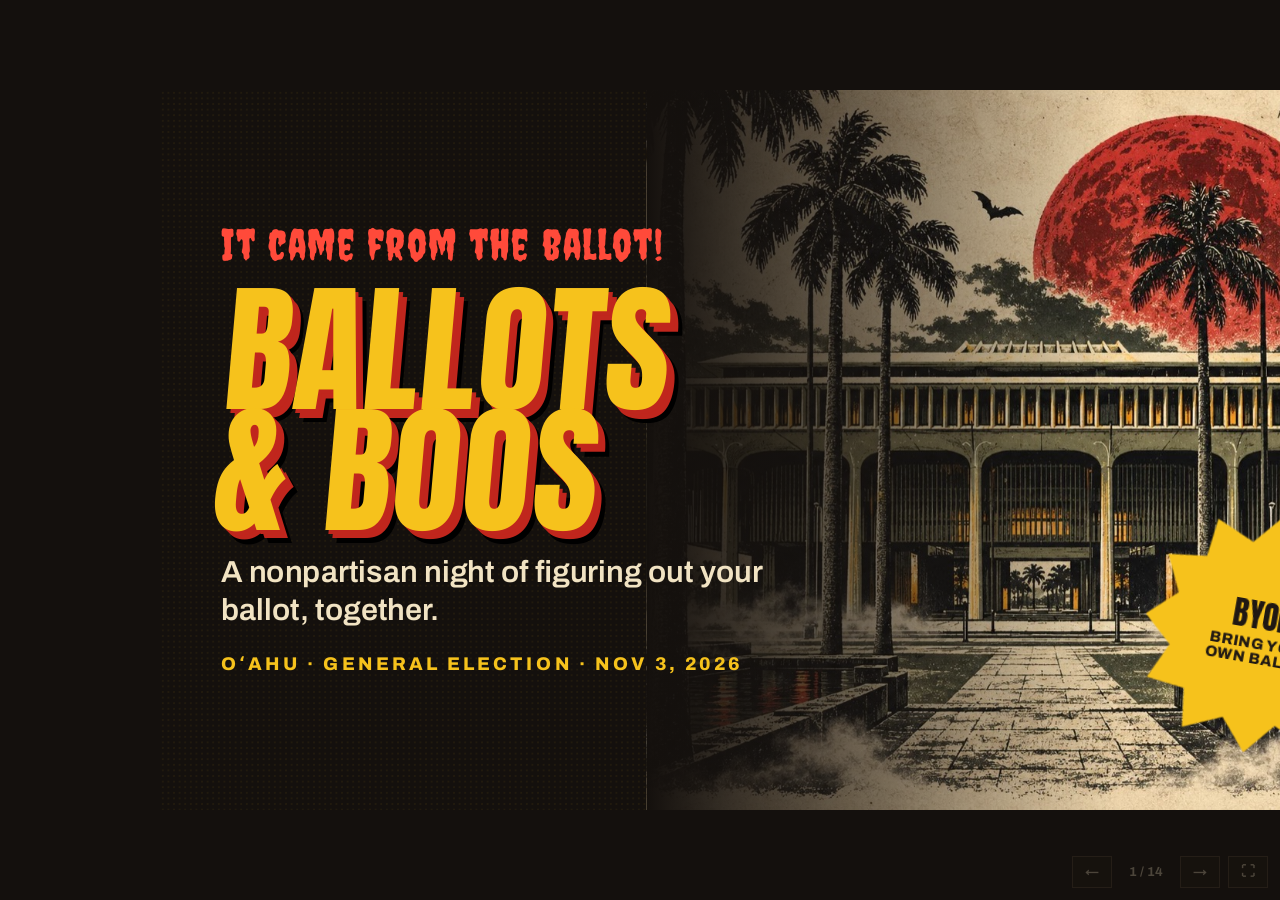
==== docs/index.html @ d063255e "Add party-night kickoff deck, game page and print pack Static site in docs/ for GitHub Pages: 14-sli" ====
<!doctype html>
<html lang="en">
<head>
<meta charset="utf-8">
<meta name="viewport" content="width=device-width, initial-scale=1, viewport-fit=cover">
<title>Ballots &amp; Boos Kickoff</title>
<meta name="description" content="Kickoff slides for Ballots & Boos, a nonpartisan ballot party for Oʻahu voters.">
<link rel="icon" href="data:image/svg+xml,%3Csvg xmlns='http://www.w3.org/2000/svg' viewBox='0 0 64 64'%3E%3Ctext y='52' font-size='52'%3E%F0%9F%91%BB%3C/text%3E%3C/svg%3E">
<link rel="preconnect" href="https://fonts.googleapis.com">
<link rel="preconnect" href="https://fonts.gstatic.com" crossorigin>
<link rel="stylesheet" href="https://fonts.googleapis.com/css2?family=Anton&family=Archivo:wght@400;600;800&family=Creepster&display=swap">
<style>
/* Layout: a 1600×900 B-movie poster stage, scaled to the screen; stacks into a scroll on phones. */
:root{
  --night:#14100d; --ink:#1f1813; --bone:#f1e3c3; --bone-2:#e6d3a9;
  --scream:#f6c21c; --blood:#c0261d; --oxblood:#8c2725;
  --hall:#8c2725; --rule:#5f6a2f; --house:#2f6461; --machine:#a3561f; --lost:#5c4a75;
  --display:"Anton",Impact,"Arial Narrow",sans-serif;
  --shriek:"Creepster","Anton",Impact,fantasy;
  --body-font:"Archivo","Helvetica Neue",Arial,sans-serif;
  --u:1px;
  --xl:calc(var(--u)*176); --h1:calc(var(--u)*100); --h2:calc(var(--u)*54); --h3:calc(var(--u)*38);
  --body:calc(var(--u)*30); --small:calc(var(--u)*23); --pad:calc(var(--u)*76); --gap:calc(var(--u)*28);
  color-scheme:dark;
}
*{box-sizing:border-box}
html,body{height:100%;margin:0}
body{background:var(--night);color:var(--bone);font-family:var(--body-font);overflow:hidden}
h1,h2,h3,p,ul,ol{margin:0}
a{color:inherit}
:focus-visible{outline:3px solid var(--scream);outline-offset:4px}

.viewport{position:fixed;inset:0;display:grid;place-items:center;overflow:hidden}
.stage{width:1600px;height:900px;flex:none;position:relative;transform:scale(var(--s,1));transform-origin:center}
.slide{position:absolute;inset:0;display:none;flex-direction:column;padding:var(--pad);gap:var(--gap);overflow:hidden;font-size:var(--body);line-height:1.35}
.slide.on{display:flex}
.poster{background-color:var(--bone);color:var(--ink);
  background-image:radial-gradient(rgba(60,30,10,.13) 1.2px,transparent 1.6px);background-size:7px 7px}
.dark{background:var(--night);
  background-image:radial-gradient(rgba(246,194,28,.06) 1.2px,transparent 1.6px);background-size:7px 7px}

.eyebrow{font-family:var(--body-font);font-weight:800;font-size:var(--small);letter-spacing:.18em;text-transform:uppercase}
.poster .eyebrow{color:var(--oxblood)}
.dark .eyebrow{color:var(--scream)}
.scream{font-family:var(--display);font-weight:400;text-transform:uppercase;line-height:.92;letter-spacing:.01em;text-wrap:balance;
  font-size:var(--h1);transform:skew(-5deg);transform-origin:left}
.dark .scream{color:var(--scream);text-shadow:.03em .03em 0 var(--blood),.06em .06em 0 var(--blood),.09em .09em 0 #000}
.poster .scream{color:var(--blood);text-shadow:.03em .03em 0 var(--ink),.06em .06em 0 var(--ink)}
.shriek{font-family:var(--shriek);color:var(--blood);font-size:var(--h2);letter-spacing:.03em;line-height:1}
.dark .shriek{color:#ff4a3a}
.lede{font-size:var(--h3);line-height:1.25;max-width:30em;font-weight:600}
.muted{opacity:.78}
.small{font-size:var(--small)}
.row{display:flex;gap:var(--gap)}
.grow{flex:1;min-width:0}
.grid{display:grid;gap:var(--gap)}
.g2{grid-template-columns:repeat(2,minmax(0,1fr))}
.g3{grid-template-columns:repeat(3,minmax(0,1fr))}
.g5{grid-template-columns:repeat(5,minmax(0,1fr))}
.card{border:calc(var(--u)*4) solid currentColor;padding:calc(var(--u)*26);display:flex;flex-direction:column;gap:calc(var(--u)*10);min-width:0}
.poster .card{background:rgba(255,250,236,.65);box-shadow:calc(var(--u)*8) calc(var(--u)*8) 0 var(--ink)}
.dark .card{border-color:var(--bone-2)}
.card h3{font-family:var(--display);font-weight:400;font-size:var(--h3);text-transform:uppercase;line-height:1}
.tag{font-family:var(--body-font);font-weight:800;font-size:var(--small);letter-spacing:.12em;text-transform:uppercase}
.badge{display:inline-block;background:var(--ink);color:var(--scream);font-family:var(--display);font-size:var(--small);letter-spacing:.06em;padding:.15em .5em;text-transform:uppercase}
.dark .badge{background:var(--scream);color:var(--ink)}
.foot{margin-top:auto;display:flex;justify-content:space-between;align-items:flex-end;gap:var(--gap)}
.qr{display:block;width:100%;height:auto;background:#fff}
.qrbox{background:#fff;color:#000;padding:calc(var(--u)*14);display:flex;flex-direction:column;align-items:center;gap:calc(var(--u)*8);flex:none}
.qrbox span{font-family:var(--display);font-size:var(--small);letter-spacing:.06em;text-transform:uppercase;text-align:center}

/* Title */
.title{padding:0;flex-direction:row}
.title .copy{width:52%;padding:var(--pad);display:flex;flex-direction:column;gap:var(--gap);justify-content:center;position:relative;z-index:2}
.title .art{position:absolute;inset:0 0 0 38%;background:url("img/capitol.jpg") center/cover no-repeat}
.title .art::after{content:"";position:absolute;inset:0;background:linear-gradient(90deg,var(--night) 0%,rgba(20,16,13,.55) 30%,rgba(20,16,13,0) 60%)}
.title .scream{font-size:var(--xl);line-height:.86}
.burst{position:absolute;right:calc(var(--u)*70);bottom:calc(var(--u)*70);z-index:3;width:calc(var(--u)*300);aspect-ratio:1;display:flex;flex-direction:column;justify-content:center;align-items:center;text-align:center;
  background:var(--scream);color:var(--ink);font-family:var(--display);font-size:calc(var(--u)*40);line-height:1;text-transform:uppercase;transform:rotate(10deg);
  clip-path:polygon(50% 0,61% 13%,77% 6%,79% 22%,95% 24%,88% 39%,100% 50%,88% 61%,95% 76%,79% 78%,77% 94%,61% 87%,50% 100%,39% 87%,23% 94%,21% 78%,5% 76%,12% 61%,0 50%,12% 39%,5% 24%,21% 22%,23% 6%,39% 13%)}
.burst small{display:block;font-family:var(--body-font);font-weight:800;font-size:calc(var(--u)*19);letter-spacing:.04em;margin-top:.3em}

/* Lists */
.leave{display:grid;grid-template-columns:repeat(3,minmax(0,1fr));gap:var(--gap);counter-reset:n}
.leave li{list-style:none;border-top:calc(var(--u)*8) solid var(--blood);padding-top:calc(var(--u)*18);font-size:var(--h3);font-weight:800;line-height:1.15}
.leave li::before{counter-increment:n;content:counter(n);display:block;font-family:var(--display);font-size:var(--h1);color:var(--blood);line-height:1}
.rules{display:grid;grid-template-columns:repeat(2,minmax(0,1fr));gap:var(--gap)}
.rules li{list-style:none;font-size:var(--h3);font-weight:600;line-height:1.2;padding-left:1.4em;position:relative}
.rules li::before{content:"✕";position:absolute;left:0;color:var(--scream);font-weight:800}
.rules b{color:var(--scream);font-weight:800}

.timeline{display:grid;grid-template-columns:repeat(6,minmax(0,1fr));border-top:calc(var(--u)*6) solid var(--ink)}
.timeline div{padding:calc(var(--u)*22) calc(var(--u)*16) 0 0;display:flex;flex-direction:column;gap:calc(var(--u)*8);position:relative}
.timeline div::before{content:"";position:absolute;top:calc(var(--u)*-17);left:0;width:calc(var(--u)*28);height:calc(var(--u)*28);border-radius:50%;background:var(--blood);border:calc(var(--u)*5) solid var(--ink)}
.timeline time{font-family:var(--display);font-size:var(--h2);line-height:1;color:var(--blood)}
.timeline b{font-weight:800;font-size:var(--body);line-height:1.15}
.timeline span{font-size:var(--small);line-height:1.3}
.timeline .sharp time{color:var(--ink);background:var(--scream);align-self:flex-start;padding:0 .15em}

/* Ballot split */
.split{display:grid;grid-template-columns:1.05fr 1fr;gap:calc(var(--u)*40);flex:1;min-height:0}
.ballot{background:#fffaf0;color:var(--ink);border:calc(var(--u)*4) solid var(--ink);box-shadow:calc(var(--u)*10) calc(var(--u)*10) 0 var(--ink);padding:calc(var(--u)*28);display:flex;flex-direction:column;gap:calc(var(--u)*14)}
.ballot h3{font-family:var(--display);font-weight:400;font-size:var(--h3);text-transform:uppercase;border-bottom:calc(var(--u)*4) solid var(--ink);padding-bottom:calc(var(--u)*8)}
.ballot ul{display:flex;flex-direction:column;gap:calc(var(--u)*10);padding:0}
.ballot li{list-style:none;display:flex;gap:calc(var(--u)*14);align-items:baseline;font-weight:600}
.ballot li::before{content:"";flex:none;width:calc(var(--u)*30);height:calc(var(--u)*20);border:calc(var(--u)*3) solid var(--ink);border-radius:50%;transform:translateY(calc(var(--u)*3))}
.ballot li em{font-style:normal;font-weight:400;opacity:.7}
.ballot.where li::before{border-style:dashed}

/* Offices */
.office .term{font-family:var(--display);color:var(--oxblood);font-size:var(--small);letter-spacing:.08em;text-transform:uppercase}

/* Charter groups */
.cgroup{padding:calc(var(--u)*20)}
.cgroup h3{font-size:calc(var(--u)*31)}
.cgroup ol{padding:0;display:flex;flex-direction:column;gap:calc(var(--u)*7)}
.cgroup li{list-style:none;font-size:var(--small);line-height:1.2;display:flex;gap:calc(var(--u)*10)}
.cgroup li b{font-family:var(--display);font-weight:400;min-width:1.4em;color:var(--oxblood)}
.cgroup .st{margin-top:auto;padding-top:calc(var(--u)*10);border-top:calc(var(--u)*3) dotted currentColor}

/* Stations */
.station{border-width:0;border-top:calc(var(--u)*14) solid var(--c);background:rgba(255,255,255,.04)}
.dark .station{border-top-color:var(--c)}
.station h3{color:var(--bone)}
.station .tag{color:var(--c);filter:brightness(1.7)}
.station .task{margin-top:auto;padding-top:calc(var(--u)*12);border-top:calc(var(--u)*2) solid rgba(241,227,195,.25);font-size:var(--small)}
.station .task b{color:var(--scream)}
.ghost-strip{display:flex;gap:var(--gap);align-items:center;border:calc(var(--u)*4) dashed var(--bone-2);padding:calc(var(--u)*18) calc(var(--u)*26)}
.ghost-strip h3{font-family:var(--display);font-weight:400;font-size:var(--h3);text-transform:uppercase;color:var(--scream);flex:none}

/* Steps */
.steps{display:grid;grid-template-columns:repeat(4,minmax(0,1fr));gap:var(--gap);counter-reset:s}
.steps li{list-style:none;display:flex;flex-direction:column;gap:calc(var(--u)*10)}
.steps li::before{counter-increment:s;content:counter(s);font-family:var(--display);font-size:calc(var(--u)*120);line-height:.9;color:var(--scream);text-shadow:.04em .04em 0 var(--blood)}
.steps b{font-size:var(--h3);line-height:1.1;font-weight:800}

/* Dates */
.dates{display:grid;grid-template-columns:repeat(4,minmax(0,1fr));gap:var(--gap)}
.date{border-left:calc(var(--u)*8) solid var(--ink);padding-left:calc(var(--u)*20);display:flex;flex-direction:column;gap:calc(var(--u)*6)}
.date time{font-family:var(--display);font-size:var(--h2);line-height:1;text-transform:uppercase}
.date.final{border-color:var(--blood)}
.date.final time{color:var(--blood)}
.date b{font-weight:800}
.warn{background:var(--ink);color:var(--scream);font-weight:800;padding:calc(var(--u)*16) calc(var(--u)*24);font-size:var(--h3);line-height:1.15}

/* Lobby */
.lobby{flex-direction:row;align-items:stretch;gap:calc(var(--u)*56)}
.lobby .qrbox{width:calc(var(--u)*520);padding:calc(var(--u)*24);justify-content:center}
.lobby .qrbox span{font-size:var(--h3)}
.lobby .scream{font-size:calc(var(--u)*120)}
.clock{display:flex;align-items:baseline;gap:calc(var(--u)*28);flex-wrap:wrap}
.clock .round{font-family:var(--display);font-size:var(--h2);text-transform:uppercase;color:var(--bone)}
.clock .time{font-family:var(--display);font-size:calc(var(--u)*150);line-height:.9;color:var(--scream);font-variant-numeric:tabular-nums;text-shadow:.03em .03em 0 var(--blood)}
.clock.done .time{color:#ff4a3a;animation:blink 1s steps(2) infinite}
@keyframes blink{50%{opacity:.35}}
.chips{display:flex;flex-wrap:wrap;gap:calc(var(--u)*12)}
.chip{border-left:calc(var(--u)*12) solid var(--c);background:rgba(255,255,255,.06);padding:calc(var(--u)*8) calc(var(--u)*16);font-weight:800;font-size:var(--small)}
.ctrl{display:flex;gap:calc(var(--u)*10)}
.ctrl button{font:800 var(--small)/1 var(--body-font);background:transparent;color:var(--bone);border:calc(var(--u)*2) solid rgba(241,227,195,.4);padding:calc(var(--u)*10) calc(var(--u)*16);cursor:pointer}
.ctrl button:hover{border-color:var(--scream);color:var(--scream)}
.regroup-list{display:none;padding:0;gap:calc(var(--u)*12);flex-direction:column}
.regroup-list li{list-style:none;font-size:var(--h3);font-weight:800;line-height:1.15}
.lobby.is-regroup .regroup-list{display:flex}
.lobby.is-regroup .chips{display:none}

/* Nav */
.nav{position:fixed;right:max(12px,env(safe-area-inset-right,0px));bottom:max(12px,env(safe-area-inset-bottom,0px));display:flex;gap:8px;align-items:center;z-index:5;opacity:.25;transition:opacity .2s}
.nav:hover,.nav:focus-within{opacity:1}
.nav button{font:700 14px/1 var(--body-font);background:var(--ink);color:var(--bone);border:1px solid #5a4a3a;padding:8px 12px;cursor:pointer}
.nav output{font:700 13px/1 var(--body-font);color:var(--bone);min-width:4em;text-align:center}

/* Phones: stack every slide as a scrolling poster. */
@media (max-width:760px){
  body{overflow:auto}
  :root{--u:.46px;--pad:22px}
  .viewport{position:static;display:block}
  .stage{width:auto;height:auto;transform:none}
  .slide{position:relative;display:flex;min-height:0;padding:28px max(16px,env(safe-area-inset-right,0px)) 28px max(16px,env(safe-area-inset-left,0px));gap:16px}
  .title{flex-direction:column;padding:0}
  .title .copy{width:100%;padding:28px 16px 200px}
  .title .art{inset:auto 0 0 0;height:240px}
  .title .art::after{background:linear-gradient(180deg,var(--night) 0%,rgba(20,16,13,0) 60%)}
  .burst{right:16px;bottom:16px;width:130px}
  .g2,.g3,.g5,.leave,.rules,.steps,.dates,.split{grid-template-columns:minmax(0,1fr)}
  .timeline{grid-template-columns:repeat(2,minmax(0,1fr));row-gap:22px}
  .lobby{flex-direction:column}
  .lobby .qrbox{width:min(100%,280px)}
  .row,.foot,.ghost-strip{flex-wrap:wrap}
  .qrbox{max-width:180px}
  .nav,.ctrl{display:none}
}
@media (prefers-reduced-motion:reduce){.clock.done .time{animation:none}}
</style>
</head>
<body>
<main class="viewport">
<div class="stage" id="stage">

<!-- 1 · Title -->
<section class="slide dark title on" aria-label="Title">
  <div class="art" role="img" aria-label="Haunted screenprint of the Hawaiʻi State Capitol under a red moon"></div>
  <div class="copy">
    <p class="shriek">It came from the ballot!</p>
    <h1 class="scream">Ballots<br>&amp; Boos</h1>
    <p class="lede">A nonpartisan night of figuring out your ballot, together.</p>
    <p class="eyebrow">Oʻahu · General Election · Nov 3, 2026</p>
  </div>
  <div class="burst">BYOB!<small>Bring Your<br>Own Ballot</small></div>
</section>

<!-- 2 · Goal -->
<section class="slide poster" aria-label="Tonight's goal">
  <p class="eyebrow">Tonight's goal</p>
  <h2 class="scream">Get started.<br>Not finished.</h2>
  <p class="lede">Nobody has to fill in every bubble tonight. You should leave with three things:</p>
  <ol class="leave" style="margin-top:auto">
    <li>What's actually on your ballot</li>
    <li>Where to research what's left</li>
    <li>The day you'll turn it in</li>
  </ol>
</section>

<!-- 3 · House rules -->
<section class="slide dark" aria-label="House rules">
  <p class="eyebrow">House rules</p>
  <h2 class="scream">No one tells anyone<br>how to vote.</h2>
  <ul class="rules" style="margin-top:auto">
    <li><b>Disagree kindly.</b> We're here to understand, not to win.</li>
    <li><b>“I don't know”</b> is a great answer. Post it on the Ghost Wall.</li>
    <li><b>Your picks are yours.</b> Share them only if you want to.</li>
    <li><b>Show your source.</b> “I read it on…” beats “I heard…”</li>
  </ul>
</section>

<!-- 4 · Run of show -->
<section class="slide poster" aria-label="Tonight's schedule">
  <p class="eyebrow">Tonight</p>
  <h2 class="scream">The night's<br>itinerary</h2>
  <div class="timeline" style="margin-top:auto">
    <div class="sharp"><time>6:30</time><b>Kickoff</b><span>You're watching it</span></div>
    <div><time>6:45</time><b>Round 1</b><span>Pick a station · 20 min</span></div>
    <div><time>7:05</time><b>Round 2</b><span>Pick another</span></div>
    <div><time>7:25</time><b>Round 3</b><span>Last call for souls</span></div>
    <div><time>7:45</time><b>Regroup</b><span>Ghost Wall, your plan, raffle</span></div>
    <div><time>8:00</time><b>Costume vote</b><span>Ranked choice! Then hang out</span></div>
  </div>
</section>

<!-- 5 · What's on the ballot -->
<section class="slide dark" aria-label="What's on your ballot">
  <p class="eyebrow">What's on your ballot</p>
  <h2 class="scream" style="font-size:var(--h2)">It's long. Flip every card over.</h2>
  <div class="split">
    <div class="ballot">
      <h3>Same for everyone on Oʻahu</h3>
      <ul>
        <li>Governor &amp; Lt. Governor</li>
        <li>OHA Trustees <em>· every seat is a statewide vote</em></li>
        <li>2 State Constitutional Amendments</li>
        <li>20 Honolulu Charter Questions</li>
      </ul>
    </div>
    <div class="ballot where">
      <h3>Depends on your address</h3>
      <ul>
        <li>U.S. House <em>· CD1 or CD2</em></li>
        <li>State Senate <em>· if your district is up</em></li>
        <li>State House <em>· if your race is contested</em></li>
        <li>City Council <em>· only Districts 4 &amp; 6</em></li>
      </ul>
    </div>
  </div>
</section>

<!-- 6 · Offices -->
<section class="slide poster" aria-label="What each office does">
  <p class="eyebrow">The people part</p>
  <h2 class="scream" style="font-size:var(--h2)">Who's haunting the ballot</h2>
  <div class="grid g3" style="flex:1">
    <div class="card office"><span class="term">4-year term</span><h3>Governor &amp; Lt. Gov</h3><p class="small">Run state government: agencies, the budget, emergencies. Elected as a pair.</p></div>
    <div class="card office"><span class="term">2-year term</span><h3>U.S. Representative</h3><p class="small">Votes on federal laws in D.C. CD1 is urban Honolulu. CD2 is the rest of Oʻahu and the neighbor islands.</p></div>
    <div class="card office"><span class="term">Statewide vote</span><h3>OHA Trustees</h3><p class="small">Set policy and budget for the Office of Hawaiian Affairs. Every voter votes in every OHA race.</p></div>
    <div class="card office"><span class="term">4-year term</span><h3>State Senator</h3><p class="small">Writes state laws on housing, schools and taxes. Confirms judges.</p></div>
    <div class="card office"><span class="term">2-year term</span><h3>State Representative</h3><p class="small">Writes state laws for a smaller district than a senator.</p></div>
    <div class="card office"><span class="term">4-year term</span><h3>City Council</h3><p class="small">Honolulu's laws and budget: zoning, roads, parks, property tax rates.</p></div>
  </div>
</section>

<!-- 7 · State amendments -->
<section class="slide dark" aria-label="State constitutional amendments">
  <p class="eyebrow">State Constitutional Amendments · same statewide</p>
  <h2 class="scream" style="font-size:var(--h2)">Two Yes/No questions*</h2>
  <div class="grid g2" style="flex:1">
    <div class="card"><span class="tag" style="color:var(--scream)">Question 1</span><h3>More time to confirm judges</h3><p>Gives the State Senate <b>60 days instead of 30</b> to approve or reject a judge appointed between April 1 and Dec 31.</p></div>
    <div class="card"><span class="tag" style="color:var(--scream)">Question 2</span><h3>RISE infrastructure bonds</h3><p>Lets counties borrow for <b>sewer, water and drainage</b> in designated districts, repaid by future property-tax growth there. Not counted against county debt limits.</p></div>
  </div>
  <p class="warn">⚠ On these two, leaving it blank counts the same as a NO.</p>
  <p class="small muted">* One-line summaries can be a little biased. Always review the exact ballot wording.</p>
</section>

<!-- 8 · Charter -->
<section class="slide poster" aria-label="Twenty charter questions">
  <p class="eyebrow">Honolulu Charter Questions · same for all of Oʻahu</p>
  <h2 class="scream" style="font-size:var(--h2)">20 questions, 5 piles*</h2>
  <div class="grid g5" style="flex:1">
    <div class="card cgroup"><h3>People &amp; culture</h3><ol>
      <li><b>2</b>New Charter preamble</li><li><b>3</b>Office of ʻŌiwi Resources</li><li><b>4</b>LGBTQIA+ Commission</li><li><b>16</b>Green card holders on boards</li></ol>
      <p class="st tag">City Machine</p></div>
    <div class="card cgroup"><h3>Elections &amp; rights</h3><ol>
      <li><b>5</b>Ranked-choice voting</li><li><b>6</b>HPD &amp; immigration</li><li><b>20</b>Ban after impeachment</li></ol>
      <p class="st tag">The Rulebook</p></div>
    <div class="card cgroup"><h3>Housing</h3><ol>
      <li><b>7</b>Housing as city policy</li><li><b>8</b>Affordable Housing Fund</li><li><b>9</b>Property hearings</li><li><b>10</b>10-year housing plan</li></ol>
      <p class="st tag">House &amp; Land</p></div>
    <div class="card cgroup"><h3>Food, land &amp; funds</h3><ol>
      <li><b>1</b>Food Security Fund</li><li><b>11</b>Grants to nonprofits</li><li><b>12</b>Outside funding</li><li><b>13</b>Historic preservation</li><li><b>14</b>Land upkeep cap</li></ol>
      <p class="st tag">House &amp; Land</p></div>
    <div class="card cgroup"><h3>How the city runs</h3><ol>
      <li><b>15</b>Office of Data &amp; Innovation</li><li><b>17</b>Quorum rules</li><li><b>18</b>HR First Deputy</li><li><b>19</b>Charter Commission support</li></ol>
      <p class="st tag">City Machine</p></div>
  </div>
  <p class="small">* One-line summaries can be a little biased. Always review the exact ballot wording.</p>
</section>

<!-- 9 · Ranked choice -->
<section class="slide dark" aria-label="About ranked choice">
  <p class="eyebrow">Heard “ranked choice”?</p>
  <h2 class="scream">You're not ranking<br>anyone this year.</h2>
  <div class="row" style="margin-top:auto;align-items:flex-end">
    <p class="lede grow"><b style="color:var(--scream)">Charter Question 5</b> asks if Honolulu should switch to ranking up to five candidates for Mayor, Council and Prosecutor. It would start in 2032 at the earliest, and only if the Legislature approves.</p>
    <div class="card" style="max-width:calc(var(--u)*470);flex:none"><h3 style="color:var(--scream)">Try it tonight</h3><p class="small">The 8:00 costume vote is ranked choice. Rank your top 3 on a post-it and watch the count.</p></div>
  </div>
</section>

<!-- 10 · Research method -->
<section class="slide dark" aria-label="How to research one item">
  <p class="eyebrow">The 10-minute séance</p>
  <h2 class="scream" style="font-size:var(--h2)">How to research one item</h2>
  <ol class="steps" style="flex:1;align-content:center">
    <li><b>Read the exact ballot wording</b><span class="small muted">Not the headline. The words you'll actually vote on.</span></li>
    <li><b>Read one neutral explainer</b><span class="small muted">Office of Elections, the Charter booklet or HPR.</span></li>
    <li><b>Hear both sides</b><span class="small muted">One supporter and one opponent. Why does each care?</span></li>
    <li><b>Ask what changes</b><span class="small muted">If Yes wins, what's different? If No wins? Decide, or add it to your list.</span></li>
  </ol>
</section>

<!-- 11 · Stations -->
<section class="slide dark" aria-label="The stations">
  <p class="eyebrow">The stations · go wherever you're curious</p>
  <div class="grid g5" style="flex:1">
    <div class="card station" style="--c:var(--hall)"><span class="tag">Research</span><h3>Candidate Hall</h3><p class="small">Governor, U.S. House, OHA and your district races.</p><p class="task"><b>Soul:</b> name your State House district and one thing each candidate in a race said.</p></div>
    <div class="card station" style="--c:var(--rule)"><span class="tag">Discussion</span><h3>The Rulebook</h3><p class="small">State amendments 1–2 and charter questions 5, 6, 20.</p><p class="task"><b>Soul:</b> explain one question to someone in a single sentence.</p></div>
    <div class="card station" style="--c:var(--house)"><span class="tag">Research + talk</span><h3>House &amp; Land</h3><p class="small">Charter questions 1 and 7–14: housing, food, land funds.</p><p class="task"><b>Soul:</b> find one dollar or % figure in a question.</p></div>
    <div class="card station" style="--c:var(--machine)"><span class="tag">Speed round</span><h3>City Machine</h3><p class="small">Charter questions 2–4 and 15–19. Mostly quick ones.</p><p class="task"><b>Soul:</b> sort all 8 into “housekeeping” or “big change.”</p></div>
    <div class="card station" style="--c:var(--lost)"><span class="tag">Self-serve</span><h3>Lost Souls Desk</h3><p class="small">Registered? Ballot arrived? Where's the drop box?</p><p class="task"><b>Soul:</b> write your return plan on your worksheet.</p></div>
  </div>
  <div class="ghost-strip"><h3>👻 Ghost Wall</h3><p class="small">Stuck? Write the question on a post-it and stick it on the whiteboard. <b style="color:var(--scream)">Bonus soul:</b> answer someone else's, with a source.</p></div>
</section>

<!-- 12 · Game -->
<section class="slide poster" aria-label="How the game works">
  <p class="eyebrow">The game</p>
  <h2 class="scream">Collect souls</h2>
  <div class="row" style="flex:1;align-items:center">
    <ol class="steps grow" style="grid-template-columns:repeat(4,minmax(0,1fr))">
      <li><b>Pick any station</b><span class="small">Three 20-minute rounds. No forced rotation.</span></li>
      <li><b>Do its task</b><span class="small">It's on the sign and on your phone.</span></li>
      <li><b>Check the box</b><span class="small">On the passport strip of your worksheet.</span></li>
      <li><b>1 soul = 1 raffle ticket</b><span class="small">Tear off your strip at 7:45. Prize drawn at the regroup.</span></li>
    </ol>
  </div>
  <div class="foot"><p class="lede" style="font-size:var(--body)">No task asks how you're voting. Your worksheet stays with you.</p>
    <div class="qrbox" style="width:calc(var(--u)*220)"><svg class="qr" viewBox="0 0 37 37" role="img" aria-label="QR code for https://jenniarlet.github.io/ballotsandboos/play.html" shape-rendering="crispEdges"><rect width="37" height="37" fill="#fff"/><path d="M2,2h1v1h-1zM3,2h1v1h-1zM4,2h1v1h-1zM5,2h1v1h-1zM6,2h1v1h-1zM7,2h1v1h-1zM8,2h1v1h-1zM10,2h1v1h-1zM12,2h1v1h-1zM13,2h1v1h-1zM14,2h1v1h-1zM18,2h1v1h-1zM19,2h1v1h-1zM21,2h1v1h-1zM22,2h1v1h-1zM23,2h1v1h-1zM25,2h1v1h-1zM28,2h1v1h-1zM29,2h1v1h-1zM30,2h1v1h-1zM31,2h1v1h-1zM32,2h1v1h-1zM33,2h1v1h-1zM34,2h1v1h-1zM2,3h1v1h-1zM8,3h1v1h-1zM10,3h1v1h-1zM12,3h1v1h-1zM13,3h1v1h-1zM14,3h1v1h-1zM16,3h1v1h-1zM18,3h1v1h-1zM19,3h1v1h-1zM20,3h1v1h-1zM25,3h1v1h-1zM26,3h1v1h-1zM28,3h1v1h-1zM34,3h1v1h-1zM2,4h1v1h-1zM4,4h1v1h-1zM5,4h1v1h-1zM6,4h1v1h-1zM8,4h1v1h-1zM11,4h1v1h-1zM12,4h1v1h-1zM15,4h1v1h-1zM16,4h1v1h-1zM17,4h1v1h-1zM21,4h1v1h-1zM24,4h1v1h-1zM28,4h1v1h-1zM30,4h1v1h-1zM31,4h1v1h-1zM32,4h1v1h-1zM34,4h1v1h-1zM2,5h1v1h-1zM4,5h1v1h-1zM5,5h1v1h-1zM6,5h1v1h-1zM8,5h1v1h-1zM10,5h1v1h-1zM13,5h1v1h-1zM20,5h1v1h-1zM21,5h1v1h-1zM24,5h1v1h-1zM25,5h1v1h-1zM28,5h1v1h-1zM30,5h1v1h-1zM31,5h1v1h-1zM32,5h1v1h-1zM34,5h1v1h-1zM2,6h1v1h-1zM4,6h1v1h-1zM5,6h1v1h-1zM6,6h1v1h-1zM8,6h1v1h-1zM12,6h1v1h-1zM18,6h1v1h-1zM19,6h1v1h-1zM21,6h1v1h-1zM26,6h1v1h-1zM28,6h1v1h-1zM30,6h1v1h-1zM31,6h1v1h-1zM32,6h1v1h-1zM34,6h1v1h-1zM2,7h1v1h-1zM8,7h1v1h-1zM11,7h1v1h-1zM12,7h1v1h-1zM13,7h1v1h-1zM14,7h1v1h-1zM17,7h1v1h-1zM18,7h1v1h-1zM20,7h1v1h-1zM21,7h1v1h-1zM22,7h1v1h-1zM24,7h1v1h-1zM26,7h1v1h-1zM28,7h1v1h-1zM34,7h1v1h-1zM2,8h1v1h-1zM3,8h1v1h-1zM4,8h1v1h-1zM5,8h1v1h-1zM6,8h1v1h-1zM7,8h1v1h-1zM8,8h1v1h-1zM10,8h1v1h-1zM12,8h1v1h-1zM14,8h1v1h-1zM16,8h1v1h-1zM18,8h1v1h-1zM20,8h1v1h-1zM22,8h1v1h-1zM24,8h1v1h-1zM26,8h1v1h-1zM28,8h1v1h-1zM29,8h1v1h-1zM30,8h1v1h-1zM31,8h1v1h-1zM32,8h1v1h-1zM33,8h1v1h-1zM34,8h1v1h-1zM10,9h1v1h-1zM12,9h1v1h-1zM16,9h1v1h-1zM17,9h1v1h-1zM18,9h1v1h-1zM19,9h1v1h-1zM24,9h1v1h-1zM26,9h1v1h-1zM2,10h1v1h-1zM4,10h1v1h-1zM5,10h1v1h-1zM7,10h1v1h-1zM8,10h1v1h-1zM9,10h1v1h-1zM14,10h1v1h-1zM16,10h1v1h-1zM17,10h1v1h-1zM18,10h1v1h-1zM19,10h1v1h-1zM20,10h1v1h-1zM23,10h1v1h-1zM25,10h1v1h-1zM28,10h1v1h-1zM31,10h1v1h-1zM33,10h1v1h-1zM34,10h1v1h-1zM3,11h1v1h-1zM5,11h1v1h-1zM6,11h1v1h-1zM9,11h1v1h-1zM10,11h1v1h-1zM12,11h1v1h-1zM14,11h1v1h-1zM15,11h1v1h-1zM19,11h1v1h-1zM20,11h1v1h-1zM21,11h1v1h-1zM22,11h1v1h-1zM24,11h1v1h-1zM25,11h1v1h-1zM28,11h1v1h-1zM29,11h1v1h-1zM31,11h1v1h-1zM32,11h1v1h-1zM34,11h1v1h-1zM4,12h1v1h-1zM5,12h1v1h-1zM7,12h1v1h-1zM8,12h1v1h-1zM12,12h1v1h-1zM13,12h1v1h-1zM14,12h1v1h-1zM15,12h1v1h-1zM18,12h1v1h-1zM20,12h1v1h-1zM24,12h1v1h-1zM25,12h1v1h-1zM27,12h1v1h-1zM28,12h1v1h-1zM29,12h1v1h-1zM30,12h1v1h-1zM31,12h1v1h-1zM33,12h1v1h-1zM34,12h1v1h-1zM2,13h1v1h-1zM3,13h1v1h-1zM4,13h1v1h-1zM5,13h1v1h-1zM7,13h1v1h-1zM9,13h1v1h-1zM11,13h1v1h-1zM17,13h1v1h-1zM19,13h1v1h-1zM22,13h1v1h-1zM24,13h1v1h-1zM25,13h1v1h-1zM26,13h1v1h-1zM27,13h1v1h-1zM29,13h1v1h-1zM31,13h1v1h-1zM33,13h1v1h-1zM2,14h1v1h-1zM6,14h1v1h-1zM8,14h1v1h-1zM9,14h1v1h-1zM10,14h1v1h-1zM14,14h1v1h-1zM16,14h1v1h-1zM18,14h1v1h-1zM24,14h1v1h-1zM25,14h1v1h-1zM26,14h1v1h-1zM27,14h1v1h-1zM29,14h1v1h-1zM30,14h1v1h-1zM31,14h1v1h-1zM33,14h1v1h-1zM34,14h1v1h-1zM3,15h1v1h-1zM6,15h1v1h-1zM7,15h1v1h-1zM9,15h1v1h-1zM10,15h1v1h-1zM13,15h1v1h-1zM14,15h1v1h-1zM15,15h1v1h-1zM16,15h1v1h-1zM21,15h1v1h-1zM29,15h1v1h-1zM32,15h1v1h-1zM33,15h1v1h-1zM3,16h1v1h-1zM6,16h1v1h-1zM7,16h1v1h-1zM8,16h1v1h-1zM13,16h1v1h-1zM15,16h1v1h-1zM21,16h1v1h-1zM23,16h1v1h-1zM24,16h1v1h-1zM26,16h1v1h-1zM28,16h1v1h-1zM31,16h1v1h-1zM32,16h1v1h-1zM2,17h1v1h-1zM4,17h1v1h-1zM5,17h1v1h-1zM6,17h1v1h-1zM9,17h1v1h-1zM11,17h1v1h-1zM12,17h1v1h-1zM14,17h1v1h-1zM17,17h1v1h-1zM20,17h1v1h-1zM22,17h1v1h-1zM23,17h1v1h-1zM25,17h1v1h-1zM26,17h1v1h-1zM27,17h1v1h-1zM28,17h1v1h-1zM30,17h1v1h-1zM31,17h1v1h-1zM32,17h1v1h-1zM3,18h1v1h-1zM5,18h1v1h-1zM8,18h1v1h-1zM9,18h1v1h-1zM11,18h1v1h-1zM12,18h1v1h-1zM15,18h1v1h-1zM16,18h1v1h-1zM20,18h1v1h-1zM22,18h1v1h-1zM23,18h1v1h-1zM24,18h1v1h-1zM25,18h1v1h-1zM27,18h1v1h-1zM28,18h1v1h-1zM30,18h1v1h-1zM32,18h1v1h-1zM3,19h1v1h-1zM5,19h1v1h-1zM6,19h1v1h-1zM7,19h1v1h-1zM9,19h1v1h-1zM11,19h1v1h-1zM12,19h1v1h-1zM13,19h1v1h-1zM15,19h1v1h-1zM16,19h1v1h-1zM17,19h1v1h-1zM20,19h1v1h-1zM22,19h1v1h-1zM24,19h1v1h-1zM25,19h1v1h-1zM26,19h1v1h-1zM27,19h1v1h-1zM28,19h1v1h-1zM30,19h1v1h-1zM31,19h1v1h-1zM33,19h1v1h-1zM34,19h1v1h-1zM3,20h1v1h-1zM5,20h1v1h-1zM8,20h1v1h-1zM11,20h1v1h-1zM17,20h1v1h-1zM18,20h1v1h-1zM20,20h1v1h-1zM23,20h1v1h-1zM26,20h1v1h-1zM29,20h1v1h-1zM30,20h1v1h-1zM32,20h1v1h-1zM33,20h1v1h-1zM3,21h1v1h-1zM5,21h1v1h-1zM10,21h1v1h-1zM11,21h1v1h-1zM13,21h1v1h-1zM14,21h1v1h-1zM15,21h1v1h-1zM19,21h1v1h-1zM20,21h1v1h-1zM21,21h1v1h-1zM24,21h1v1h-1zM26,21h1v1h-1zM30,21h1v1h-1zM34,21h1v1h-1zM3,22h1v1h-1zM4,22h1v1h-1zM8,22h1v1h-1zM10,22h1v1h-1zM12,22h1v1h-1zM13,22h1v1h-1zM15,22h1v1h-1zM16,22h1v1h-1zM17,22h1v1h-1zM18,22h1v1h-1zM22,22h1v1h-1zM23,22h1v1h-1zM25,22h1v1h-1zM26,22h1v1h-1zM31,22h1v1h-1zM32,22h1v1h-1zM34,22h1v1h-1zM2,23h1v1h-1zM4,23h1v1h-1zM7,23h1v1h-1zM13,23h1v1h-1zM14,23h1v1h-1zM15,23h1v1h-1zM16,23h1v1h-1zM17,23h1v1h-1zM18,23h1v1h-1zM21,23h1v1h-1zM22,23h1v1h-1zM24,23h1v1h-1zM25,23h1v1h-1zM28,23h1v1h-1zM31,23h1v1h-1zM32,23h1v1h-1zM34,23h1v1h-1zM5,24h1v1h-1zM8,24h1v1h-1zM11,24h1v1h-1zM12,24h1v1h-1zM13,24h1v1h-1zM14,24h1v1h-1zM16,24h1v1h-1zM17,24h1v1h-1zM19,24h1v1h-1zM20,24h1v1h-1zM22,24h1v1h-1zM24,24h1v1h-1zM25,24h1v1h-1zM26,24h1v1h-1zM29,24h1v1h-1zM31,24h1v1h-1zM33,24h1v1h-1zM34,24h1v1h-1zM3,25h1v1h-1zM5,25h1v1h-1zM6,25h1v1h-1zM7,25h1v1h-1zM11,25h1v1h-1zM13,25h1v1h-1zM17,25h1v1h-1zM20,25h1v1h-1zM21,25h1v1h-1zM24,25h1v1h-1zM25,25h1v1h-1zM26,25h1v1h-1zM27,25h1v1h-1zM28,25h1v1h-1zM30,25h1v1h-1zM31,25h1v1h-1zM2,26h1v1h-1zM5,26h1v1h-1zM6,26h1v1h-1zM7,26h1v1h-1zM8,26h1v1h-1zM10,26h1v1h-1zM12,26h1v1h-1zM13,26h1v1h-1zM14,26h1v1h-1zM15,26h1v1h-1zM16,26h1v1h-1zM19,26h1v1h-1zM21,26h1v1h-1zM24,26h1v1h-1zM25,26h1v1h-1zM26,26h1v1h-1zM27,26h1v1h-1zM28,26h1v1h-1zM29,26h1v1h-1zM30,26h1v1h-1zM31,26h1v1h-1zM33,26h1v1h-1zM10,27h1v1h-1zM11,27h1v1h-1zM12,27h1v1h-1zM15,27h1v1h-1zM16,27h1v1h-1zM17,27h1v1h-1zM18,27h1v1h-1zM21,27h1v1h-1zM22,27h1v1h-1zM23,27h1v1h-1zM25,27h1v1h-1zM26,27h1v1h-1zM30,27h1v1h-1zM31,27h1v1h-1zM2,28h1v1h-1zM3,28h1v1h-1zM4,28h1v1h-1zM5,28h1v1h-1zM6,28h1v1h-1zM7,28h1v1h-1zM8,28h1v1h-1zM10,28h1v1h-1zM11,28h1v1h-1zM13,28h1v1h-1zM15,28h1v1h-1zM16,28h1v1h-1zM18,28h1v1h-1zM19,28h1v1h-1zM20,28h1v1h-1zM21,28h1v1h-1zM24,28h1v1h-1zM25,28h1v1h-1zM26,28h1v1h-1zM28,28h1v1h-1zM30,28h1v1h-1zM2,29h1v1h-1zM8,29h1v1h-1zM10,29h1v1h-1zM11,29h1v1h-1zM12,29h1v1h-1zM14,29h1v1h-1zM15,29h1v1h-1zM18,29h1v1h-1zM19,29h1v1h-1zM20,29h1v1h-1zM22,29h1v1h-1zM23,29h1v1h-1zM24,29h1v1h-1zM25,29h1v1h-1zM26,29h1v1h-1zM30,29h1v1h-1zM31,29h1v1h-1zM32,29h1v1h-1zM33,29h1v1h-1zM2,30h1v1h-1zM4,30h1v1h-1zM5,30h1v1h-1zM6,30h1v1h-1zM8,30h1v1h-1zM11,30h1v1h-1zM15,30h1v1h-1zM16,30h1v1h-1zM17,30h1v1h-1zM18,30h1v1h-1zM19,30h1v1h-1zM20,30h1v1h-1zM22,30h1v1h-1zM23,30h1v1h-1zM25,30h1v1h-1zM26,30h1v1h-1zM27,30h1v1h-1zM28,30h1v1h-1zM29,30h1v1h-1zM30,30h1v1h-1zM32,30h1v1h-1zM34,30h1v1h-1zM2,31h1v1h-1zM4,31h1v1h-1zM5,31h1v1h-1zM6,31h1v1h-1zM8,31h1v1h-1zM10,31h1v1h-1zM11,31h1v1h-1zM13,31h1v1h-1zM16,31h1v1h-1zM18,31h1v1h-1zM22,31h1v1h-1zM24,31h1v1h-1zM25,31h1v1h-1zM29,31h1v1h-1zM34,31h1v1h-1zM2,32h1v1h-1zM4,32h1v1h-1zM5,32h1v1h-1zM6,32h1v1h-1zM8,32h1v1h-1zM10,32h1v1h-1zM12,32h1v1h-1zM16,32h1v1h-1zM17,32h1v1h-1zM18,32h1v1h-1zM19,32h1v1h-1zM20,32h1v1h-1zM23,32h1v1h-1zM24,32h1v1h-1zM25,32h1v1h-1zM26,32h1v1h-1zM28,32h1v1h-1zM29,32h1v1h-1zM31,32h1v1h-1zM2,33h1v1h-1zM8,33h1v1h-1zM12,33h1v1h-1zM14,33h1v1h-1zM16,33h1v1h-1zM19,33h1v1h-1zM21,33h1v1h-1zM24,33h1v1h-1zM25,33h1v1h-1zM26,33h1v1h-1zM27,33h1v1h-1zM29,33h1v1h-1zM30,33h1v1h-1zM34,33h1v1h-1zM2,34h1v1h-1zM3,34h1v1h-1zM4,34h1v1h-1zM5,34h1v1h-1zM6,34h1v1h-1zM7,34h1v1h-1zM8,34h1v1h-1zM10,34h1v1h-1zM13,34h1v1h-1zM16,34h1v1h-1zM18,34h1v1h-1zM19,34h1v1h-1zM22,34h1v1h-1zM23,34h1v1h-1zM25,34h1v1h-1zM28,34h1v1h-1zM30,34h1v1h-1zM32,34h1v1h-1z" fill="#000"/></svg><span>Scan to play</span></div></div>
</section>

<!-- 13 · Dates -->
<section class="slide poster" aria-label="Key dates">
  <p class="eyebrow">Don't let your ballot become a ghost</p>
  <h2 class="scream" style="font-size:var(--h2)">Key dates</h2>
  <div class="dates" style="flex:1;align-content:center">
    <div class="date"><time>Oct 16</time><b>Ballots arrived</b><span class="small">Missing yours? Call Honolulu Elections: 808-768-9234.</span></div>
    <div class="date"><time>Oct 20</time><b>Voter service centers open</b><span class="small">Honolulu Hale &amp; Kapolei Hale. Same-day registration and in-person voting.</span></div>
    <div class="date"><time>Oct 27</time><b>Mailing it? Send by now</b><span class="small">After this, use a drop box or a voter service center.</span></div>
    <div class="date final"><time>Nov 3 · 7pm</time><b>Ballot must ARRIVE</b><span class="small">Postmarks don't count. Drop boxes close at 7:00 pm.</span></div>
  </div>
  <div class="foot"><p class="warn">✍ Sign the return envelope. Unsigned ballots don't count.</p>
    <div class="qrbox" style="width:calc(var(--u)*200)"><svg class="qr" viewBox="0 0 33 33" role="img" aria-label="QR code for https://hawaii.ballottrax.net" shape-rendering="crispEdges"><rect width="33" height="33" fill="#fff"/><path d="M2,2h1v1h-1zM3,2h1v1h-1zM4,2h1v1h-1zM5,2h1v1h-1zM6,2h1v1h-1zM7,2h1v1h-1zM8,2h1v1h-1zM10,2h1v1h-1zM12,2h1v1h-1zM13,2h1v1h-1zM15,2h1v1h-1zM16,2h1v1h-1zM18,2h1v1h-1zM24,2h1v1h-1zM25,2h1v1h-1zM26,2h1v1h-1zM27,2h1v1h-1zM28,2h1v1h-1zM29,2h1v1h-1zM30,2h1v1h-1zM2,3h1v1h-1zM8,3h1v1h-1zM11,3h1v1h-1zM12,3h1v1h-1zM15,3h1v1h-1zM16,3h1v1h-1zM17,3h1v1h-1zM19,3h1v1h-1zM20,3h1v1h-1zM21,3h1v1h-1zM22,3h1v1h-1zM24,3h1v1h-1zM30,3h1v1h-1zM2,4h1v1h-1zM4,4h1v1h-1zM5,4h1v1h-1zM6,4h1v1h-1zM8,4h1v1h-1zM11,4h1v1h-1zM13,4h1v1h-1zM16,4h1v1h-1zM19,4h1v1h-1zM22,4h1v1h-1zM24,4h1v1h-1zM26,4h1v1h-1zM27,4h1v1h-1zM28,4h1v1h-1zM30,4h1v1h-1zM2,5h1v1h-1zM4,5h1v1h-1zM5,5h1v1h-1zM6,5h1v1h-1zM8,5h1v1h-1zM10,5h1v1h-1zM12,5h1v1h-1zM20,5h1v1h-1zM22,5h1v1h-1zM24,5h1v1h-1zM26,5h1v1h-1zM27,5h1v1h-1zM28,5h1v1h-1zM30,5h1v1h-1zM2,6h1v1h-1zM4,6h1v1h-1zM5,6h1v1h-1zM6,6h1v1h-1zM8,6h1v1h-1zM10,6h1v1h-1zM13,6h1v1h-1zM20,6h1v1h-1zM24,6h1v1h-1zM26,6h1v1h-1zM27,6h1v1h-1zM28,6h1v1h-1zM30,6h1v1h-1zM2,7h1v1h-1zM8,7h1v1h-1zM10,7h1v1h-1zM11,7h1v1h-1zM12,7h1v1h-1zM13,7h1v1h-1zM14,7h1v1h-1zM18,7h1v1h-1zM20,7h1v1h-1zM21,7h1v1h-1zM22,7h1v1h-1zM24,7h1v1h-1zM30,7h1v1h-1zM2,8h1v1h-1zM3,8h1v1h-1zM4,8h1v1h-1zM5,8h1v1h-1zM6,8h1v1h-1zM7,8h1v1h-1zM8,8h1v1h-1zM10,8h1v1h-1zM12,8h1v1h-1zM14,8h1v1h-1zM16,8h1v1h-1zM18,8h1v1h-1zM20,8h1v1h-1zM22,8h1v1h-1zM24,8h1v1h-1zM25,8h1v1h-1zM26,8h1v1h-1zM27,8h1v1h-1zM28,8h1v1h-1zM29,8h1v1h-1zM30,8h1v1h-1zM10,9h1v1h-1zM11,9h1v1h-1zM12,9h1v1h-1zM14,9h1v1h-1zM15,9h1v1h-1zM17,9h1v1h-1zM18,9h1v1h-1zM19,9h1v1h-1zM20,9h1v1h-1zM22,9h1v1h-1zM2,10h1v1h-1zM6,10h1v1h-1zM8,10h1v1h-1zM9,10h1v1h-1zM10,10h1v1h-1zM11,10h1v1h-1zM15,10h1v1h-1zM19,10h1v1h-1zM21,10h1v1h-1zM23,10h1v1h-1zM24,10h1v1h-1zM25,10h1v1h-1zM26,10h1v1h-1zM27,10h1v1h-1zM30,10h1v1h-1zM4,11h1v1h-1zM5,11h1v1h-1zM6,11h1v1h-1zM7,11h1v1h-1zM9,11h1v1h-1zM10,11h1v1h-1zM11,11h1v1h-1zM12,11h1v1h-1zM14,11h1v1h-1zM15,11h1v1h-1zM16,11h1v1h-1zM18,11h1v1h-1zM19,11h1v1h-1zM24,11h1v1h-1zM25,11h1v1h-1zM26,11h1v1h-1zM27,11h1v1h-1zM28,11h1v1h-1zM29,11h1v1h-1zM30,11h1v1h-1zM3,12h1v1h-1zM4,12h1v1h-1zM6,12h1v1h-1zM7,12h1v1h-1zM8,12h1v1h-1zM10,12h1v1h-1zM11,12h1v1h-1zM18,12h1v1h-1zM19,12h1v1h-1zM22,12h1v1h-1zM23,12h1v1h-1zM30,12h1v1h-1zM2,13h1v1h-1zM3,13h1v1h-1zM5,13h1v1h-1zM6,13h1v1h-1zM7,13h1v1h-1zM12,13h1v1h-1zM14,13h1v1h-1zM16,13h1v1h-1zM19,13h1v1h-1zM21,13h1v1h-1zM22,13h1v1h-1zM24,13h1v1h-1zM25,13h1v1h-1zM27,13h1v1h-1zM29,13h1v1h-1zM30,13h1v1h-1zM4,14h1v1h-1zM5,14h1v1h-1zM7,14h1v1h-1zM8,14h1v1h-1zM9,14h1v1h-1zM12,14h1v1h-1zM14,14h1v1h-1zM15,14h1v1h-1zM16,14h1v1h-1zM17,14h1v1h-1zM18,14h1v1h-1zM19,14h1v1h-1zM20,14h1v1h-1zM22,14h1v1h-1zM23,14h1v1h-1zM29,14h1v1h-1zM3,15h1v1h-1zM5,15h1v1h-1zM6,15h1v1h-1zM9,15h1v1h-1zM19,15h1v1h-1zM20,15h1v1h-1zM24,15h1v1h-1zM25,15h1v1h-1zM26,15h1v1h-1zM27,15h1v1h-1zM28,15h1v1h-1zM29,15h1v1h-1zM30,15h1v1h-1zM2,16h1v1h-1zM4,16h1v1h-1zM6,16h1v1h-1zM8,16h1v1h-1zM11,16h1v1h-1zM13,16h1v1h-1zM15,16h1v1h-1zM16,16h1v1h-1zM17,16h1v1h-1zM20,16h1v1h-1zM23,16h1v1h-1zM26,16h1v1h-1zM27,16h1v1h-1zM28,16h1v1h-1zM30,16h1v1h-1zM2,17h1v1h-1zM3,17h1v1h-1zM6,17h1v1h-1zM12,17h1v1h-1zM13,17h1v1h-1zM14,17h1v1h-1zM15,17h1v1h-1zM17,17h1v1h-1zM18,17h1v1h-1zM19,17h1v1h-1zM22,17h1v1h-1zM24,17h1v1h-1zM29,17h1v1h-1zM30,17h1v1h-1zM6,18h1v1h-1zM8,18h1v1h-1zM10,18h1v1h-1zM12,18h1v1h-1zM15,18h1v1h-1zM19,18h1v1h-1zM22,18h1v1h-1zM25,18h1v1h-1zM29,18h1v1h-1zM2,19h1v1h-1zM3,19h1v1h-1zM4,19h1v1h-1zM5,19h1v1h-1zM7,19h1v1h-1zM10,19h1v1h-1zM12,19h1v1h-1zM13,19h1v1h-1zM15,19h1v1h-1zM16,19h1v1h-1zM18,19h1v1h-1zM19,19h1v1h-1zM20,19h1v1h-1zM24,19h1v1h-1zM25,19h1v1h-1zM26,19h1v1h-1zM27,19h1v1h-1zM29,19h1v1h-1zM30,19h1v1h-1zM4,20h1v1h-1zM6,20h1v1h-1zM7,20h1v1h-1zM8,20h1v1h-1zM9,20h1v1h-1zM11,20h1v1h-1zM12,20h1v1h-1zM13,20h1v1h-1zM14,20h1v1h-1zM18,20h1v1h-1zM20,20h1v1h-1zM28,20h1v1h-1zM30,20h1v1h-1zM4,21h1v1h-1zM7,21h1v1h-1zM11,21h1v1h-1zM14,21h1v1h-1zM16,21h1v1h-1zM19,21h1v1h-1zM22,21h1v1h-1zM23,21h1v1h-1zM25,21h1v1h-1zM29,21h1v1h-1zM30,21h1v1h-1zM2,22h1v1h-1zM3,22h1v1h-1zM5,22h1v1h-1zM7,22h1v1h-1zM8,22h1v1h-1zM9,22h1v1h-1zM10,22h1v1h-1zM11,22h1v1h-1zM12,22h1v1h-1zM15,22h1v1h-1zM16,22h1v1h-1zM17,22h1v1h-1zM18,22h1v1h-1zM19,22h1v1h-1zM22,22h1v1h-1zM23,22h1v1h-1zM24,22h1v1h-1zM25,22h1v1h-1zM26,22h1v1h-1zM27,22h1v1h-1zM30,22h1v1h-1zM10,23h1v1h-1zM20,23h1v1h-1zM21,23h1v1h-1zM22,23h1v1h-1zM26,23h1v1h-1zM30,23h1v1h-1zM2,24h1v1h-1zM3,24h1v1h-1zM4,24h1v1h-1zM5,24h1v1h-1zM6,24h1v1h-1zM7,24h1v1h-1zM8,24h1v1h-1zM10,24h1v1h-1zM11,24h1v1h-1zM12,24h1v1h-1zM13,24h1v1h-1zM14,24h1v1h-1zM15,24h1v1h-1zM16,24h1v1h-1zM17,24h1v1h-1zM19,24h1v1h-1zM20,24h1v1h-1zM21,24h1v1h-1zM22,24h1v1h-1zM24,24h1v1h-1zM26,24h1v1h-1zM27,24h1v1h-1zM28,24h1v1h-1zM30,24h1v1h-1zM2,25h1v1h-1zM8,25h1v1h-1zM11,25h1v1h-1zM12,25h1v1h-1zM15,25h1v1h-1zM17,25h1v1h-1zM18,25h1v1h-1zM19,25h1v1h-1zM20,25h1v1h-1zM21,25h1v1h-1zM22,25h1v1h-1zM26,25h1v1h-1zM30,25h1v1h-1zM2,26h1v1h-1zM4,26h1v1h-1zM5,26h1v1h-1zM6,26h1v1h-1zM8,26h1v1h-1zM10,26h1v1h-1zM11,26h1v1h-1zM12,26h1v1h-1zM14,26h1v1h-1zM15,26h1v1h-1zM19,26h1v1h-1zM21,26h1v1h-1zM22,26h1v1h-1zM23,26h1v1h-1zM24,26h1v1h-1zM25,26h1v1h-1zM26,26h1v1h-1zM27,26h1v1h-1zM29,26h1v1h-1zM30,26h1v1h-1zM2,27h1v1h-1zM4,27h1v1h-1zM5,27h1v1h-1zM6,27h1v1h-1zM8,27h1v1h-1zM15,27h1v1h-1zM16,27h1v1h-1zM18,27h1v1h-1zM22,27h1v1h-1zM23,27h1v1h-1zM29,27h1v1h-1zM2,28h1v1h-1zM4,28h1v1h-1zM5,28h1v1h-1zM6,28h1v1h-1zM8,28h1v1h-1zM13,28h1v1h-1zM18,28h1v1h-1zM19,28h1v1h-1zM20,28h1v1h-1zM23,28h1v1h-1zM27,28h1v1h-1zM28,28h1v1h-1zM29,28h1v1h-1zM30,28h1v1h-1zM2,29h1v1h-1zM8,29h1v1h-1zM12,29h1v1h-1zM14,29h1v1h-1zM15,29h1v1h-1zM16,29h1v1h-1zM19,29h1v1h-1zM22,29h1v1h-1zM23,29h1v1h-1zM24,29h1v1h-1zM25,29h1v1h-1zM27,29h1v1h-1zM29,29h1v1h-1zM30,29h1v1h-1zM2,30h1v1h-1zM3,30h1v1h-1zM4,30h1v1h-1zM5,30h1v1h-1zM6,30h1v1h-1zM7,30h1v1h-1zM8,30h1v1h-1zM10,30h1v1h-1zM11,30h1v1h-1zM13,30h1v1h-1zM14,30h1v1h-1zM15,30h1v1h-1zM17,30h1v1h-1zM20,30h1v1h-1zM22,30h1v1h-1zM24,30h1v1h-1zM27,30h1v1h-1zM29,30h1v1h-1z" fill="#000"/></svg><span>Track your ballot</span></div></div>
</section>

<!-- 14 · Lobby -->
<section class="slide dark lobby" id="lobby" aria-label="Scan to play">
  <div class="qrbox"><svg class="qr" viewBox="0 0 37 37" role="img" aria-label="QR code for https://jenniarlet.github.io/ballotsandboos/play.html" shape-rendering="crispEdges"><rect width="37" height="37" fill="#fff"/><path d="M2,2h1v1h-1zM3,2h1v1h-1zM4,2h1v1h-1zM5,2h1v1h-1zM6,2h1v1h-1zM7,2h1v1h-1zM8,2h1v1h-1zM10,2h1v1h-1zM12,2h1v1h-1zM13,2h1v1h-1zM14,2h1v1h-1zM18,2h1v1h-1zM19,2h1v1h-1zM21,2h1v1h-1zM22,2h1v1h-1zM23,2h1v1h-1zM25,2h1v1h-1zM28,2h1v1h-1zM29,2h1v1h-1zM30,2h1v1h-1zM31,2h1v1h-1zM32,2h1v1h-1zM33,2h1v1h-1zM34,2h1v1h-1zM2,3h1v1h-1zM8,3h1v1h-1zM10,3h1v1h-1zM12,3h1v1h-1zM13,3h1v1h-1zM14,3h1v1h-1zM16,3h1v1h-1zM18,3h1v1h-1zM19,3h1v1h-1zM20,3h1v1h-1zM25,3h1v1h-1zM26,3h1v1h-1zM28,3h1v1h-1zM34,3h1v1h-1zM2,4h1v1h-1zM4,4h1v1h-1zM5,4h1v1h-1zM6,4h1v1h-1zM8,4h1v1h-1zM11,4h1v1h-1zM12,4h1v1h-1zM15,4h1v1h-1zM16,4h1v1h-1zM17,4h1v1h-1zM21,4h1v1h-1zM24,4h1v1h-1zM28,4h1v1h-1zM30,4h1v1h-1zM31,4h1v1h-1zM32,4h1v1h-1zM34,4h1v1h-1zM2,5h1v1h-1zM4,5h1v1h-1zM5,5h1v1h-1zM6,5h1v1h-1zM8,5h1v1h-1zM10,5h1v1h-1zM13,5h1v1h-1zM20,5h1v1h-1zM21,5h1v1h-1zM24,5h1v1h-1zM25,5h1v1h-1zM28,5h1v1h-1zM30,5h1v1h-1zM31,5h1v1h-1zM32,5h1v1h-1zM34,5h1v1h-1zM2,6h1v1h-1zM4,6h1v1h-1zM5,6h1v1h-1zM6,6h1v1h-1zM8,6h1v1h-1zM12,6h1v1h-1zM18,6h1v1h-1zM19,6h1v1h-1zM21,6h1v1h-1zM26,6h1v1h-1zM28,6h1v1h-1zM30,6h1v1h-1zM31,6h1v1h-1zM32,6h1v1h-1zM34,6h1v1h-1zM2,7h1v1h-1zM8,7h1v1h-1zM11,7h1v1h-1zM12,7h1v1h-1zM13,7h1v1h-1zM14,7h1v1h-1zM17,7h1v1h-1zM18,7h1v1h-1zM20,7h1v1h-1zM21,7h1v1h-1zM22,7h1v1h-1zM24,7h1v1h-1zM26,7h1v1h-1zM28,7h1v1h-1zM34,7h1v1h-1zM2,8h1v1h-1zM3,8h1v1h-1zM4,8h1v1h-1zM5,8h1v1h-1zM6,8h1v1h-1zM7,8h1v1h-1zM8,8h1v1h-1zM10,8h1v1h-1zM12,8h1v1h-1zM14,8h1v1h-1zM16,8h1v1h-1zM18,8h1v1h-1zM20,8h1v1h-1zM22,8h1v1h-1zM24,8h1v1h-1zM26,8h1v1h-1zM28,8h1v1h-1zM29,8h1v1h-1zM30,8h1v1h-1zM31,8h1v1h-1zM32,8h1v1h-1zM33,8h1v1h-1zM34,8h1v1h-1zM10,9h1v1h-1zM12,9h1v1h-1zM16,9h1v1h-1zM17,9h1v1h-1zM18,9h1v1h-1zM19,9h1v1h-1zM24,9h1v1h-1zM26,9h1v1h-1zM2,10h1v1h-1zM4,10h1v1h-1zM5,10h1v1h-1zM7,10h1v1h-1zM8,10h1v1h-1zM9,10h1v1h-1zM14,10h1v1h-1zM16,10h1v1h-1zM17,10h1v1h-1zM18,10h1v1h-1zM19,10h1v1h-1zM20,10h1v1h-1zM23,10h1v1h-1zM25,10h1v1h-1zM28,10h1v1h-1zM31,10h1v1h-1zM33,10h1v1h-1zM34,10h1v1h-1zM3,11h1v1h-1zM5,11h1v1h-1zM6,11h1v1h-1zM9,11h1v1h-1zM10,11h1v1h-1zM12,11h1v1h-1zM14,11h1v1h-1zM15,11h1v1h-1zM19,11h1v1h-1zM20,11h1v1h-1zM21,11h1v1h-1zM22,11h1v1h-1zM24,11h1v1h-1zM25,11h1v1h-1zM28,11h1v1h-1zM29,11h1v1h-1zM31,11h1v1h-1zM32,11h1v1h-1zM34,11h1v1h-1zM4,12h1v1h-1zM5,12h1v1h-1zM7,12h1v1h-1zM8,12h1v1h-1zM12,12h1v1h-1zM13,12h1v1h-1zM14,12h1v1h-1zM15,12h1v1h-1zM18,12h1v1h-1zM20,12h1v1h-1zM24,12h1v1h-1zM25,12h1v1h-1zM27,12h1v1h-1zM28,12h1v1h-1zM29,12h1v1h-1zM30,12h1v1h-1zM31,12h1v1h-1zM33,12h1v1h-1zM34,12h1v1h-1zM2,13h1v1h-1zM3,13h1v1h-1zM4,13h1v1h-1zM5,13h1v1h-1zM7,13h1v1h-1zM9,13h1v1h-1zM11,13h1v1h-1zM17,13h1v1h-1zM19,13h1v1h-1zM22,13h1v1h-1zM24,13h1v1h-1zM25,13h1v1h-1zM26,13h1v1h-1zM27,13h1v1h-1zM29,13h1v1h-1zM31,13h1v1h-1zM33,13h1v1h-1zM2,14h1v1h-1zM6,14h1v1h-1zM8,14h1v1h-1zM9,14h1v1h-1zM10,14h1v1h-1zM14,14h1v1h-1zM16,14h1v1h-1zM18,14h1v1h-1zM24,14h1v1h-1zM25,14h1v1h-1zM26,14h1v1h-1zM27,14h1v1h-1zM29,14h1v1h-1zM30,14h1v1h-1zM31,14h1v1h-1zM33,14h1v1h-1zM34,14h1v1h-1zM3,15h1v1h-1zM6,15h1v1h-1zM7,15h1v1h-1zM9,15h1v1h-1zM10,15h1v1h-1zM13,15h1v1h-1zM14,15h1v1h-1zM15,15h1v1h-1zM16,15h1v1h-1zM21,15h1v1h-1zM29,15h1v1h-1zM32,15h1v1h-1zM33,15h1v1h-1zM3,16h1v1h-1zM6,16h1v1h-1zM7,16h1v1h-1zM8,16h1v1h-1zM13,16h1v1h-1zM15,16h1v1h-1zM21,16h1v1h-1zM23,16h1v1h-1zM24,16h1v1h-1zM26,16h1v1h-1zM28,16h1v1h-1zM31,16h1v1h-1zM32,16h1v1h-1zM2,17h1v1h-1zM4,17h1v1h-1zM5,17h1v1h-1zM6,17h1v1h-1zM9,17h1v1h-1zM11,17h1v1h-1zM12,17h1v1h-1zM14,17h1v1h-1zM17,17h1v1h-1zM20,17h1v1h-1zM22,17h1v1h-1zM23,17h1v1h-1zM25,17h1v1h-1zM26,17h1v1h-1zM27,17h1v1h-1zM28,17h1v1h-1zM30,17h1v1h-1zM31,17h1v1h-1zM32,17h1v1h-1zM3,18h1v1h-1zM5,18h1v1h-1zM8,18h1v1h-1zM9,18h1v1h-1zM11,18h1v1h-1zM12,18h1v1h-1zM15,18h1v1h-1zM16,18h1v1h-1zM20,18h1v1h-1zM22,18h1v1h-1zM23,18h1v1h-1zM24,18h1v1h-1zM25,18h1v1h-1zM27,18h1v1h-1zM28,18h1v1h-1zM30,18h1v1h-1zM32,18h1v1h-1zM3,19h1v1h-1zM5,19h1v1h-1zM6,19h1v1h-1zM7,19h1v1h-1zM9,19h1v1h-1zM11,19h1v1h-1zM12,19h1v1h-1zM13,19h1v1h-1zM15,19h1v1h-1zM16,19h1v1h-1zM17,19h1v1h-1zM20,19h1v1h-1zM22,19h1v1h-1zM24,19h1v1h-1zM25,19h1v1h-1zM26,19h1v1h-1zM27,19h1v1h-1zM28,19h1v1h-1zM30,19h1v1h-1zM31,19h1v1h-1zM33,19h1v1h-1zM34,19h1v1h-1zM3,20h1v1h-1zM5,20h1v1h-1zM8,20h1v1h-1zM11,20h1v1h-1zM17,20h1v1h-1zM18,20h1v1h-1zM20,20h1v1h-1zM23,20h1v1h-1zM26,20h1v1h-1zM29,20h1v1h-1zM30,20h1v1h-1zM32,20h1v1h-1zM33,20h1v1h-1zM3,21h1v1h-1zM5,21h1v1h-1zM10,21h1v1h-1zM11,21h1v1h-1zM13,21h1v1h-1zM14,21h1v1h-1zM15,21h1v1h-1zM19,21h1v1h-1zM20,21h1v1h-1zM21,21h1v1h-1zM24,21h1v1h-1zM26,21h1v1h-1zM30,21h1v1h-1zM34,21h1v1h-1zM3,22h1v1h-1zM4,22h1v1h-1zM8,22h1v1h-1zM10,22h1v1h-1zM12,22h1v1h-1zM13,22h1v1h-1zM15,22h1v1h-1zM16,22h1v1h-1zM17,22h1v1h-1zM18,22h1v1h-1zM22,22h1v1h-1zM23,22h1v1h-1zM25,22h1v1h-1zM26,22h1v1h-1zM31,22h1v1h-1zM32,22h1v1h-1zM34,22h1v1h-1zM2,23h1v1h-1zM4,23h1v1h-1zM7,23h1v1h-1zM13,23h1v1h-1zM14,23h1v1h-1zM15,23h1v1h-1zM16,23h1v1h-1zM17,23h1v1h-1zM18,23h1v1h-1zM21,23h1v1h-1zM22,23h1v1h-1zM24,23h1v1h-1zM25,23h1v1h-1zM28,23h1v1h-1zM31,23h1v1h-1zM32,23h1v1h-1zM34,23h1v1h-1zM5,24h1v1h-1zM8,24h1v1h-1zM11,24h1v1h-1zM12,24h1v1h-1zM13,24h1v1h-1zM14,24h1v1h-1zM16,24h1v1h-1zM17,24h1v1h-1zM19,24h1v1h-1zM20,24h1v1h-1zM22,24h1v1h-1zM24,24h1v1h-1zM25,24h1v1h-1zM26,24h1v1h-1zM29,24h1v1h-1zM31,24h1v1h-1zM33,24h1v1h-1zM34,24h1v1h-1zM3,25h1v1h-1zM5,25h1v1h-1zM6,25h1v1h-1zM7,25h1v1h-1zM11,25h1v1h-1zM13,25h1v1h-1zM17,25h1v1h-1zM20,25h1v1h-1zM21,25h1v1h-1zM24,25h1v1h-1zM25,25h1v1h-1zM26,25h1v1h-1zM27,25h1v1h-1zM28,25h1v1h-1zM30,25h1v1h-1zM31,25h1v1h-1zM2,26h1v1h-1zM5,26h1v1h-1zM6,26h1v1h-1zM7,26h1v1h-1zM8,26h1v1h-1zM10,26h1v1h-1zM12,26h1v1h-1zM13,26h1v1h-1zM14,26h1v1h-1zM15,26h1v1h-1zM16,26h1v1h-1zM19,26h1v1h-1zM21,26h1v1h-1zM24,26h1v1h-1zM25,26h1v1h-1zM26,26h1v1h-1zM27,26h1v1h-1zM28,26h1v1h-1zM29,26h1v1h-1zM30,26h1v1h-1zM31,26h1v1h-1zM33,26h1v1h-1zM10,27h1v1h-1zM11,27h1v1h-1zM12,27h1v1h-1zM15,27h1v1h-1zM16,27h1v1h-1zM17,27h1v1h-1zM18,27h1v1h-1zM21,27h1v1h-1zM22,27h1v1h-1zM23,27h1v1h-1zM25,27h1v1h-1zM26,27h1v1h-1zM30,27h1v1h-1zM31,27h1v1h-1zM2,28h1v1h-1zM3,28h1v1h-1zM4,28h1v1h-1zM5,28h1v1h-1zM6,28h1v1h-1zM7,28h1v1h-1zM8,28h1v1h-1zM10,28h1v1h-1zM11,28h1v1h-1zM13,28h1v1h-1zM15,28h1v1h-1zM16,28h1v1h-1zM18,28h1v1h-1zM19,28h1v1h-1zM20,28h1v1h-1zM21,28h1v1h-1zM24,28h1v1h-1zM25,28h1v1h-1zM26,28h1v1h-1zM28,28h1v1h-1zM30,28h1v1h-1zM2,29h1v1h-1zM8,29h1v1h-1zM10,29h1v1h-1zM11,29h1v1h-1zM12,29h1v1h-1zM14,29h1v1h-1zM15,29h1v1h-1zM18,29h1v1h-1zM19,29h1v1h-1zM20,29h1v1h-1zM22,29h1v1h-1zM23,29h1v1h-1zM24,29h1v1h-1zM25,29h1v1h-1zM26,29h1v1h-1zM30,29h1v1h-1zM31,29h1v1h-1zM32,29h1v1h-1zM33,29h1v1h-1zM2,30h1v1h-1zM4,30h1v1h-1zM5,30h1v1h-1zM6,30h1v1h-1zM8,30h1v1h-1zM11,30h1v1h-1zM15,30h1v1h-1zM16,30h1v1h-1zM17,30h1v1h-1zM18,30h1v1h-1zM19,30h1v1h-1zM20,30h1v1h-1zM22,30h1v1h-1zM23,30h1v1h-1zM25,30h1v1h-1zM26,30h1v1h-1zM27,30h1v1h-1zM28,30h1v1h-1zM29,30h1v1h-1zM30,30h1v1h-1zM32,30h1v1h-1zM34,30h1v1h-1zM2,31h1v1h-1zM4,31h1v1h-1zM5,31h1v1h-1zM6,31h1v1h-1zM8,31h1v1h-1zM10,31h1v1h-1zM11,31h1v1h-1zM13,31h1v1h-1zM16,31h1v1h-1zM18,31h1v1h-1zM22,31h1v1h-1zM24,31h1v1h-1zM25,31h1v1h-1zM29,31h1v1h-1zM34,31h1v1h-1zM2,32h1v1h-1zM4,32h1v1h-1zM5,32h1v1h-1zM6,32h1v1h-1zM8,32h1v1h-1zM10,32h1v1h-1zM12,32h1v1h-1zM16,32h1v1h-1zM17,32h1v1h-1zM18,32h1v1h-1zM19,32h1v1h-1zM20,32h1v1h-1zM23,32h1v1h-1zM24,32h1v1h-1zM25,32h1v1h-1zM26,32h1v1h-1zM28,32h1v1h-1zM29,32h1v1h-1zM31,32h1v1h-1zM2,33h1v1h-1zM8,33h1v1h-1zM12,33h1v1h-1zM14,33h1v1h-1zM16,33h1v1h-1zM19,33h1v1h-1zM21,33h1v1h-1zM24,33h1v1h-1zM25,33h1v1h-1zM26,33h1v1h-1zM27,33h1v1h-1zM29,33h1v1h-1zM30,33h1v1h-1zM34,33h1v1h-1zM2,34h1v1h-1zM3,34h1v1h-1zM4,34h1v1h-1zM5,34h1v1h-1zM6,34h1v1h-1zM7,34h1v1h-1zM8,34h1v1h-1zM10,34h1v1h-1zM13,34h1v1h-1zM16,34h1v1h-1zM18,34h1v1h-1zM19,34h1v1h-1zM22,34h1v1h-1zM23,34h1v1h-1zM25,34h1v1h-1zM28,34h1v1h-1zM30,34h1v1h-1zM32,34h1v1h-1z" fill="#000"/></svg><span>Scan to play</span></div>
  <div class="grow" style="display:flex;flex-direction:column;gap:var(--gap)">
    <p class="eyebrow">Ballots &amp; Boos · the game</p>
    <h2 class="scream">Collect<br>souls</h2>
    <div class="clock" id="clock" aria-live="polite"><span class="round" id="round">Round 1</span><span class="time" id="time">20:00</span></div>
    <div class="chips">
      <span class="chip" style="--c:var(--hall)">Candidate Hall</span>
      <span class="chip" style="--c:var(--rule)">The Rulebook</span>
      <span class="chip" style="--c:var(--house)">House &amp; Land</span>
      <span class="chip" style="--c:var(--machine)">City Machine</span>
      <span class="chip" style="--c:var(--lost)">Lost Souls Desk</span>
      <span class="chip" style="--c:var(--bone-2)">👻 Ghost Wall</span>
    </div>
    <ul class="regroup-list">
      <li>👻 Read the Ghost Wall together</li>
      <li>🗣 Say one thing still on your list, and the day you'll turn your ballot in</li>
      <li>🎟 Tear off your soul strip for the raffle</li>
    </ul>
    <div class="ctrl" style="margin-top:auto">
      <button type="button" id="tStart">Start timer (T)</button>
      <button type="button" id="tNext">Next round (R)</button>
      <button type="button" id="tReset">Reset</button>
    </div>
  </div>
</section>

</div>
</main>
<nav class="nav" aria-label="Slide controls">
  <button type="button" id="prev" aria-label="Previous slide">←</button>
  <output id="count">1 / 14</output>
  <button type="button" id="next" aria-label="Next slide">→</button>
  <button type="button" id="fs" aria-label="Full screen">⛶</button>
</nav>
<script>
(() => {
  const stage = document.getElementById('stage');
  const slides = [...stage.querySelectorAll('.slide')];
  const count = document.getElementById('count');
  const stacked = matchMedia('(max-width:760px)');
  let i = Math.min(Math.max((parseInt(location.hash.slice(1), 10) || 1) - 1, 0), slides.length - 1);

  function fit() {
    const s = Math.min(innerWidth / 1600, innerHeight / 900);
    stage.style.setProperty('--s', stacked.matches ? 1 : s);
  }
  function show(n) {
    i = Math.min(Math.max(n, 0), slides.length - 1);
    slides.forEach((el, k) => el.classList.toggle('on', k === i));
    count.textContent = `${i + 1} / ${slides.length}`;
    history.replaceState(null, '', '#' + (i + 1));
  }
  addEventListener('resize', fit);
  stacked.addEventListener('change', fit);
  document.getElementById('prev').onclick = () => show(i - 1);
  document.getElementById('next').onclick = () => show(i + 1);
  document.getElementById('fs').onclick = () => {
    const p = document.fullscreenElement ? document.exitFullscreen() : document.documentElement.requestFullscreen?.();
    p?.catch?.(() => {});
  };

  // Lobby round timer: three 20-minute rounds, then regroup.
  const ROUNDS = ['Round 1', 'Round 2', 'Round 3', 'Regroup'];
  const LEN = 20 * 60;
  const lobby = document.getElementById('lobby');
  const clock = document.getElementById('clock');
  const roundEl = document.getElementById('round');
  const timeEl = document.getElementById('time');
  const startBtn = document.getElementById('tStart');
  let r = 0, left = LEN, tick = null;
  function paint() {
    const regroup = r === ROUNDS.length - 1;
    lobby.classList.toggle('is-regroup', regroup);
    roundEl.textContent = left === 0 && !regroup ? `${ROUNDS[r]} · time! Switch stations` : ROUNDS[r];
    const m = Math.floor(left / 60), s = left % 60;
    timeEl.textContent = regroup ? '7:45' : `${m}:${String(s).padStart(2, '0')}`;
    clock.classList.toggle('done', left === 0 && !regroup);
    startBtn.textContent = tick ? 'Pause (T)' : 'Start timer (T)';
  }
  function toggle() {
    if (tick) { clearInterval(tick); tick = null; }
    else if (left > 0 && r < ROUNDS.length - 1) {
      tick = setInterval(() => { left = Math.max(left - 1, 0); if (!left) { clearInterval(tick); tick = null; } paint(); }, 1000);
    }
    paint();
  }
  function nextRound() { clearInterval(tick); tick = null; r = Math.min(r + 1, ROUNDS.length - 1); left = LEN; paint(); }
  function reset() { clearInterval(tick); tick = null; r = 0; left = LEN; paint(); }
  startBtn.onclick = toggle;
  document.getElementById('tNext').onclick = nextRound;
  document.getElementById('tReset').onclick = reset;

  addEventListener('keydown', e => {
    if (e.target.closest('button') && (e.key === ' ' || e.key === 'Enter')) return;
    const k = e.key;
    if (['ArrowRight', 'PageDown', ' '].includes(k)) { e.preventDefault(); show(i + 1); }
    else if (['ArrowLeft', 'PageUp'].includes(k)) { e.preventDefault(); show(i - 1); }
    else if (k === 'Home') show(0);
    else if (k === 'End') show(slides.length - 1);
    else if (k === 'f' || k === 'F') document.getElementById('fs').click();
    else if (k === 't' || k === 'T') toggle();
    else if (k === 'r' || k === 'R') nextRound();
  });
  let x0 = null;
  addEventListener('touchstart', e => { x0 = e.touches[0].clientX; }, { passive: true });
  addEventListener('touchend', e => {
    if (x0 === null || stacked.matches) return;
    const dx = e.changedTouches[0].clientX - x0;
    if (Math.abs(dx) > 50) show(i + (dx < 0 ? 1 : -1));
    x0 = null;
  });

  fit(); show(i); paint();
})();
</script>
</body>
</html>
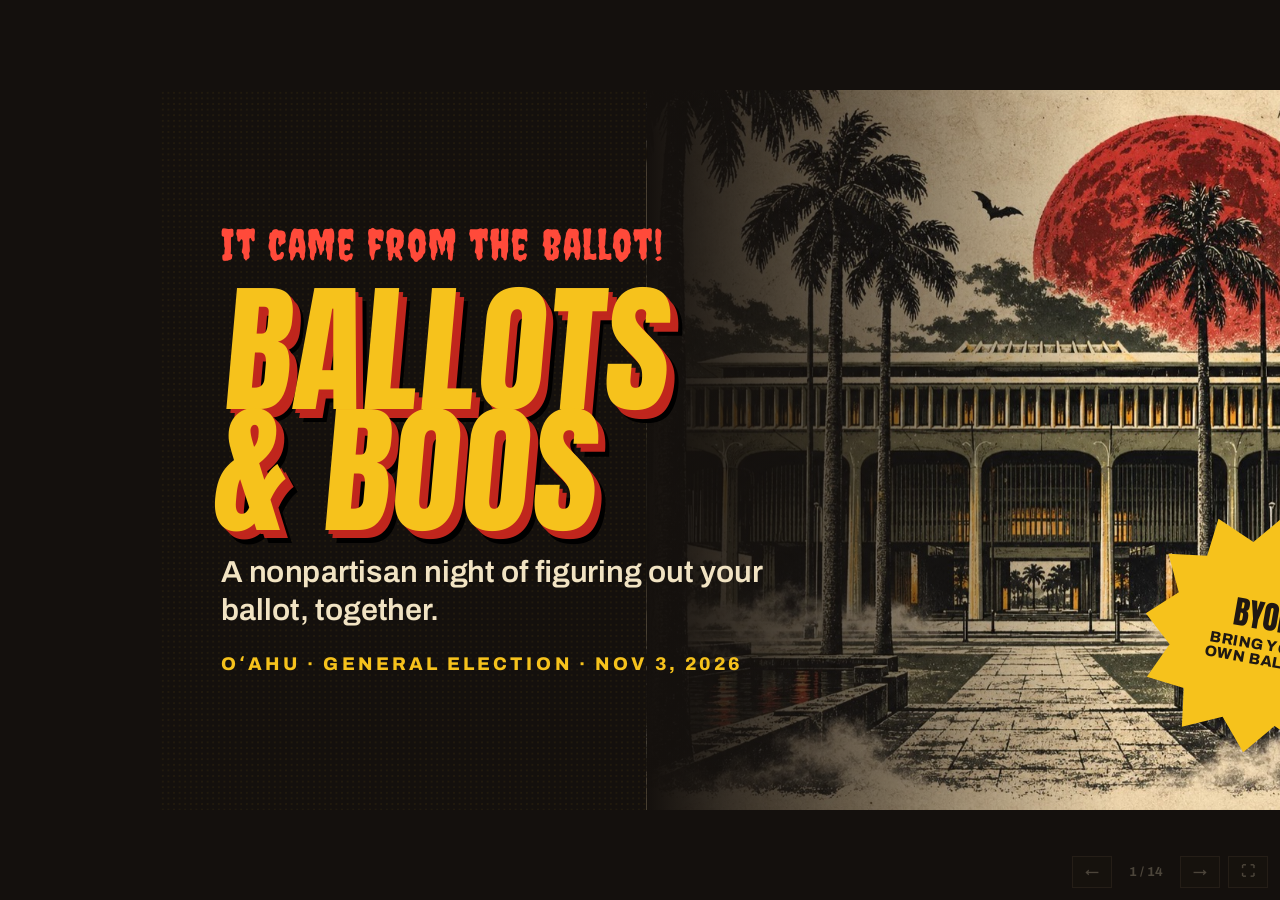
==== commit fa33e489: "Animate kickoff deck: chapter cards, build-ins, progress bar, bats Co-Authored-By: Claude Opus 5.5 <" ====
--- a/docs/index.html
+++ b/docs/index.html
@@ -190,14 +190,83 @@
   .nav,.ctrl{display:none}
 }
 @media (prefers-reduced-motion:reduce){.clock.done .time{animation:none}}
+
+/* Progress bar + chapter cards */
+.hud{position:absolute;left:var(--pad);right:calc(var(--u)*320);bottom:calc(var(--u)*24);display:flex;gap:calc(var(--u)*12);z-index:6;pointer-events:none;color:var(--bone)}
+.hud.on-poster{color:var(--ink)}
+.hud .seg{flex:1;display:flex;flex-direction:column;gap:calc(var(--u)*6);opacity:.4;transition:opacity .4s}
+.hud .seg.cur{opacity:1}
+.hud .seg span{font:800 calc(var(--u)*14)/1 var(--body-font);letter-spacing:.18em;text-transform:uppercase}
+.hud .bar{height:calc(var(--u)*6);background:color-mix(in srgb,currentColor 22%,transparent);overflow:hidden}
+.hud .fill{height:100%;background:var(--blood);transform-origin:left;transform:scaleX(var(--f,0));transition:transform .6s cubic-bezier(.2,.8,.2,1)}
+.chapter-card{position:absolute;inset:0;z-index:20;display:none;flex-direction:column;justify-content:center;align-items:center;gap:calc(var(--u)*22);text-align:center;cursor:pointer;
+  background:var(--night);background-image:radial-gradient(rgba(246,194,28,.08) 1.2px,transparent 1.6px);background-size:7px 7px}
+.chapter-card.show{display:flex}
+.chapter-card .num{font-family:var(--shriek);color:#ff4a3a;font-size:calc(var(--u)*70);line-height:1}
+.chapter-card .ttl{font-family:var(--display);font-size:calc(var(--u)*200);line-height:.88;text-transform:uppercase;color:var(--scream);transform:skew(-5deg);
+  text-shadow:.03em .03em 0 var(--blood),.06em .06em 0 var(--blood),.09em .09em 0 #000}
+.chapter-card .sub{font-weight:800;font-size:var(--small);letter-spacing:.22em;text-transform:uppercase;color:var(--bone)}
+.bat{display:none}
+.hud[hidden]{display:none}
+@media (max-width:760px){.hud,.chapter-card{display:none!important}}
+
+/* Motion: big screens only, and only when the viewer allows it. */
+@media (prefers-reduced-motion:no-preference) and (min-width:761px){
+  .slide.on{animation:enter .65s cubic-bezier(.2,.8,.2,1) both}
+  @keyframes enter{
+    0%{opacity:0;transform:translateX(calc(var(--dir,1)*var(--u)*70)) scale(1.02);filter:brightness(1.9) contrast(1.3)}
+    10%{opacity:.8}16%{opacity:.3}24%{opacity:1}
+    100%{opacity:1;transform:none;filter:none}}
+  .slide.on [data-a]{animation:rise .7s cubic-bezier(.2,.8,.2,1) both;animation-delay:calc(var(--i)*110ms + 250ms)}
+  .slide.on .scream[data-a]{animation-name:slam;animation-duration:.8s}
+  @keyframes rise{from{opacity:0;transform:translateY(calc(var(--u)*40))}to{opacity:1;transform:none}}
+  @keyframes slam{
+    0%{opacity:0;transform:skew(-5deg) scale(1.7) rotate(-5deg)}
+    55%{opacity:1;transform:skew(-5deg) scale(.96) rotate(1deg)}
+    68%{transform:skew(-5deg) translateX(calc(var(--u)*-8))}
+    80%{transform:skew(-5deg) translateX(calc(var(--u)*6))}
+    100%{opacity:1;transform:skew(-5deg)}}
+  .stage.held .slide.on,.stage.held .slide.on [data-a]{animation-play-state:paused}
+
+  .chapter-card.show{animation:flick 1.8s linear both}
+  .chapter-card.show .num{animation:rise .6s .1s both}
+  .chapter-card.show .ttl{animation:slam .85s .25s cubic-bezier(.2,.8,.2,1) both}
+  .chapter-card.show .sub{animation:rise .6s .7s both}
+  @keyframes flick{0%{opacity:0}3%{opacity:1}6%{opacity:.25}9%{opacity:1}13%{opacity:.6}16%,100%{opacity:1}}
+
+  .title .art{animation:creep 26s ease-in-out infinite alternate}
+  @keyframes creep{from{transform:scale(1)}to{transform:scale(1.1) translate(-1.5%,-1%)}}
+  .title.on .shriek[data-a]{animation:rise .7s .25s both,buzz 7s 3s infinite}
+  @keyframes buzz{0%,90%,100%{opacity:1}91%{opacity:.15}93%{opacity:1}95%{opacity:.4}96%{opacity:1}}
+  .slide.on .burst{animation:pop .6s 1.3s cubic-bezier(.3,1.7,.5,1) both,wobble 3.2s 1.9s ease-in-out infinite}
+  @keyframes pop{from{transform:rotate(10deg) scale(0)}to{transform:rotate(10deg) scale(1)}}
+  @keyframes wobble{0%,100%{transform:rotate(10deg) scale(1)}50%{transform:rotate(3deg) scale(1.07)}}
+  .lobby.on .qrbox[data-a]{animation:rise .7s .25s both,glow 2.4s 1.2s ease-in-out infinite}
+  @keyframes glow{0%,100%{box-shadow:0 0 0 0 rgba(246,194,28,0)}50%{box-shadow:0 0 0 calc(var(--u)*22) rgba(246,194,28,.35)}}
+  .clock.hurry .time{animation:pulse 1s ease-in-out infinite;transform-origin:left}
+  @keyframes pulse{50%{transform:scale(1.07)}}
+
+  .bat{display:block;position:absolute;z-index:4;width:calc(var(--u)*86);left:calc(var(--u)*-140);pointer-events:none;color:#0b0907;animation:fly var(--t,13s) linear var(--d,0s) infinite}
+  .bat svg{display:block;width:100%;animation:flap .26s ease-in-out infinite alternate;transform-origin:50% 40%}
+  @keyframes flap{from{transform:scaleY(1)}to{transform:scaleY(.3)}}
+  @keyframes fly{
+    0%{transform:translate(0,0) rotate(4deg)}
+    30%{transform:translate(calc(var(--u)*560),calc(var(--u)*-70)) rotate(-6deg)}
+    60%{transform:translate(calc(var(--u)*1150),calc(var(--u)*30)) rotate(5deg)}
+    100%{transform:translate(calc(var(--u)*1900),calc(var(--u)*-50)) rotate(-4deg)}}
+}
 </style>
 </head>
 <body>
 <main class="viewport">
+<svg width="0" height="0" style="position:absolute" aria-hidden="true"><symbol id="bat" viewBox="0 0 100 46"><path fill="currentColor" d="M50 14l-3-7-2 8c-4-1-7 1-8 4C31 9 20 4 4 6c8 4 11 10 9 17 6-4 13-3 16 3 3-4 9-4 12 2 2-3 5-4 9-1 4-3 7-2 9 1 3-6 9-6 12-2 3-6 10-7 16-3-2-7 1-13 9-17-16-2-27 3-33 13-1-3-4-5-8-4l-2-8z"/></symbol></svg>
 <div class="stage" id="stage">
 
 <!-- 1 · Title -->
 <section class="slide dark title on" aria-label="Title">
+  <span class="bat" style="top:calc(var(--u)*150);--t:14s;--d:0s;width:calc(var(--u)*90)" aria-hidden="true"><svg><use href="#bat"/></svg></span>
+  <span class="bat" style="top:calc(var(--u)*260);--t:18s;--d:5s;width:calc(var(--u)*60)" aria-hidden="true"><svg><use href="#bat"/></svg></span>
+  <span class="bat" style="top:calc(var(--u)*90);--t:22s;--d:10s;width:calc(var(--u)*46)" aria-hidden="true"><svg><use href="#bat"/></svg></span>
   <div class="art" role="img" aria-label="Haunted screenprint of the Hawaiʻi State Capitol under a red moon"></div>
   <div class="copy">
     <p class="shriek">It came from the ballot!</p>
@@ -370,7 +439,7 @@
     </ol>
   </div>
   <div class="foot"><p class="lede" style="font-size:var(--body)">No task asks how you're voting. Your worksheet stays with you.</p>
-    <div class="qrbox" style="width:calc(var(--u)*220)"><svg class="qr" viewBox="0 0 37 37" role="img" aria-label="QR code for https://jenniarlet.github.io/ballotsandboos/play.html" shape-rendering="crispEdges"><rect width="37" height="37" fill="#fff"/><path d="M2,2h1v1h-1zM3,2h1v1h-1zM4,2h1v1h-1zM5,2h1v1h-1zM6,2h1v1h-1zM7,2h1v1h-1zM8,2h1v1h-1zM10,2h1v1h-1zM12,2h1v1h-1zM13,2h1v1h-1zM14,2h1v1h-1zM18,2h1v1h-1zM19,2h1v1h-1zM21,2h1v1h-1zM22,2h1v1h-1zM23,2h1v1h-1zM25,2h1v1h-1zM28,2h1v1h-1zM29,2h1v1h-1zM30,2h1v1h-1zM31,2h1v1h-1zM32,2h1v1h-1zM33,2h1v1h-1zM34,2h1v1h-1zM2,3h1v1h-1zM8,3h1v1h-1zM10,3h1v1h-1zM12,3h1v1h-1zM13,3h1v1h-1zM14,3h1v1h-1zM16,3h1v1h-1zM18,3h1v1h-1zM19,3h1v1h-1zM20,3h1v1h-1zM25,3h1v1h-1zM26,3h1v1h-1zM28,3h1v1h-1zM34,3h1v1h-1zM2,4h1v1h-1zM4,4h1v1h-1zM5,4h1v1h-1zM6,4h1v1h-1zM8,4h1v1h-1zM11,4h1v1h-1zM12,4h1v1h-1zM15,4h1v1h-1zM16,4h1v1h-1zM17,4h1v1h-1zM21,4h1v1h-1zM24,4h1v1h-1zM28,4h1v1h-1zM30,4h1v1h-1zM31,4h1v1h-1zM32,4h1v1h-1zM34,4h1v1h-1zM2,5h1v1h-1zM4,5h1v1h-1zM5,5h1v1h-1zM6,5h1v1h-1zM8,5h1v1h-1zM10,5h1v1h-1zM13,5h1v1h-1zM20,5h1v1h-1zM21,5h1v1h-1zM24,5h1v1h-1zM25,5h1v1h-1zM28,5h1v1h-1zM30,5h1v1h-1zM31,5h1v1h-1zM32,5h1v1h-1zM34,5h1v1h-1zM2,6h1v1h-1zM4,6h1v1h-1zM5,6h1v1h-1zM6,6h1v1h-1zM8,6h1v1h-1zM12,6h1v1h-1zM18,6h1v1h-1zM19,6h1v1h-1zM21,6h1v1h-1zM26,6h1v1h-1zM28,6h1v1h-1zM30,6h1v1h-1zM31,6h1v1h-1zM32,6h1v1h-1zM34,6h1v1h-1zM2,7h1v1h-1zM8,7h1v1h-1zM11,7h1v1h-1zM12,7h1v1h-1zM13,7h1v1h-1zM14,7h1v1h-1zM17,7h1v1h-1zM18,7h1v1h-1zM20,7h1v1h-1zM21,7h1v1h-1zM22,7h1v1h-1zM24,7h1v1h-1zM26,7h1v1h-1zM28,7h1v1h-1zM34,7h1v1h-1zM2,8h1v1h-1zM3,8h1v1h-1zM4,8h1v1h-1zM5,8h1v1h-1zM6,8h1v1h-1zM7,8h1v1h-1zM8,8h1v1h-1zM10,8h1v1h-1zM12,8h1v1h-1zM14,8h1v1h-1zM16,8h1v1h-1zM18,8h1v1h-1zM20,8h1v1h-1zM22,8h1v1h-1zM24,8h1v1h-1zM26,8h1v1h-1zM28,8h1v1h-1zM29,8h1v1h-1zM30,8h1v1h-1zM31,8h1v1h-1zM32,8h1v1h-1zM33,8h1v1h-1zM34,8h1v1h-1zM10,9h1v1h-1zM12,9h1v1h-1zM16,9h1v1h-1zM17,9h1v1h-1zM18,9h1v1h-1zM19,9h1v1h-1zM24,9h1v1h-1zM26,9h1v1h-1zM2,10h1v1h-1zM4,10h1v1h-1zM5,10h1v1h-1zM7,10h1v1h-1zM8,10h1v1h-1zM9,10h1v1h-1zM14,10h1v1h-1zM16,10h1v1h-1zM17,10h1v1h-1zM18,10h1v1h-1zM19,10h1v1h-1zM20,10h1v1h-1zM23,10h1v1h-1zM25,10h1v1h-1zM28,10h1v1h-1zM31,10h1v1h-1zM33,10h1v1h-1zM34,10h1v1h-1zM3,11h1v1h-1zM5,11h1v1h-1zM6,11h1v1h-1zM9,11h1v1h-1zM10,11h1v1h-1zM12,11h1v1h-1zM14,11h1v1h-1zM15,11h1v1h-1zM19,11h1v1h-1zM20,11h1v1h-1zM21,11h1v1h-1zM22,11h1v1h-1zM24,11h1v1h-1zM25,11h1v1h-1zM28,11h1v1h-1zM29,11h1v1h-1zM31,11h1v1h-1zM32,11h1v1h-1zM34,11h1v1h-1zM4,12h1v1h-1zM5,12h1v1h-1zM7,12h1v1h-1zM8,12h1v1h-1zM12,12h1v1h-1zM13,12h1v1h-1zM14,12h1v1h-1zM15,12h1v1h-1zM18,12h1v1h-1zM20,12h1v1h-1zM24,12h1v1h-1zM25,12h1v1h-1zM27,12h1v1h-1zM28,12h1v1h-1zM29,12h1v1h-1zM30,12h1v1h-1zM31,12h1v1h-1zM33,12h1v1h-1zM34,12h1v1h-1zM2,13h1v1h-1zM3,13h1v1h-1zM4,13h1v1h-1zM5,13h1v1h-1zM7,13h1v1h-1zM9,13h1v1h-1zM11,13h1v1h-1zM17,13h1v1h-1zM19,13h1v1h-1zM22,13h1v1h-1zM24,13h1v1h-1zM25,13h1v1h-1zM26,13h1v1h-1zM27,13h1v1h-1zM29,13h1v1h-1zM31,13h1v1h-1zM33,13h1v1h-1zM2,14h1v1h-1zM6,14h1v1h-1zM8,14h1v1h-1zM9,14h1v1h-1zM10,14h1v1h-1zM14,14h1v1h-1zM16,14h1v1h-1zM18,14h1v1h-1zM24,14h1v1h-1zM25,14h1v1h-1zM26,14h1v1h-1zM27,14h1v1h-1zM29,14h1v1h-1zM30,14h1v1h-1zM31,14h1v1h-1zM33,14h1v1h-1zM34,14h1v1h-1zM3,15h1v1h-1zM6,15h1v1h-1zM7,15h1v1h-1zM9,15h1v1h-1zM10,15h1v1h-1zM13,15h1v1h-1zM14,15h1v1h-1zM15,15h1v1h-1zM16,15h1v1h-1zM21,15h1v1h-1zM29,15h1v1h-1zM32,15h1v1h-1zM33,15h1v1h-1zM3,16h1v1h-1zM6,16h1v1h-1zM7,16h1v1h-1zM8,16h1v1h-1zM13,16h1v1h-1zM15,16h1v1h-1zM21,16h1v1h-1zM23,16h1v1h-1zM24,16h1v1h-1zM26,16h1v1h-1zM28,16h1v1h-1zM31,16h1v1h-1zM32,16h1v1h-1zM2,17h1v1h-1zM4,17h1v1h-1zM5,17h1v1h-1zM6,17h1v1h-1zM9,17h1v1h-1zM11,17h1v1h-1zM12,17h1v1h-1zM14,17h1v1h-1zM17,17h1v1h-1zM20,17h1v1h-1zM22,17h1v1h-1zM23,17h1v1h-1zM25,17h1v1h-1zM26,17h1v1h-1zM27,17h1v1h-1zM28,17h1v1h-1zM30,17h1v1h-1zM31,17h1v1h-1zM32,17h1v1h-1zM3,18h1v1h-1zM5,18h1v1h-1zM8,18h1v1h-1zM9,18h1v1h-1zM11,18h1v1h-1zM12,18h1v1h-1zM15,18h1v1h-1zM16,18h1v1h-1zM20,18h1v1h-1zM22,18h1v1h-1zM23,18h1v1h-1zM24,18h1v1h-1zM25,18h1v1h-1zM27,18h1v1h-1zM28,18h1v1h-1zM30,18h1v1h-1zM32,18h1v1h-1zM3,19h1v1h-1zM5,19h1v1h-1zM6,19h1v1h-1zM7,19h1v1h-1zM9,19h1v1h-1zM11,19h1v1h-1zM12,19h1v1h-1zM13,19h1v1h-1zM15,19h1v1h-1zM16,19h1v1h-1zM17,19h1v1h-1zM20,19h1v1h-1zM22,19h1v1h-1zM24,19h1v1h-1zM25,19h1v1h-1zM26,19h1v1h-1zM27,19h1v1h-1zM28,19h1v1h-1zM30,19h1v1h-1zM31,19h1v1h-1zM33,19h1v1h-1zM34,19h1v1h-1zM3,20h1v1h-1zM5,20h1v1h-1zM8,20h1v1h-1zM11,20h1v1h-1zM17,20h1v1h-1zM18,20h1v1h-1zM20,20h1v1h-1zM23,20h1v1h-1zM26,20h1v1h-1zM29,20h1v1h-1zM30,20h1v1h-1zM32,20h1v1h-1zM33,20h1v1h-1zM3,21h1v1h-1zM5,21h1v1h-1zM10,21h1v1h-1zM11,21h1v1h-1zM13,21h1v1h-1zM14,21h1v1h-1zM15,21h1v1h-1zM19,21h1v1h-1zM20,21h1v1h-1zM21,21h1v1h-1zM24,21h1v1h-1zM26,21h1v1h-1zM30,21h1v1h-1zM34,21h1v1h-1zM3,22h1v1h-1zM4,22h1v1h-1zM8,22h1v1h-1zM10,22h1v1h-1zM12,22h1v1h-1zM13,22h1v1h-1zM15,22h1v1h-1zM16,22h1v1h-1zM17,22h1v1h-1zM18,22h1v1h-1zM22,22h1v1h-1zM23,22h1v1h-1zM25,22h1v1h-1zM26,22h1v1h-1zM31,22h1v1h-1zM32,22h1v1h-1zM34,22h1v1h-1zM2,23h1v1h-1zM4,23h1v1h-1zM7,23h1v1h-1zM13,23h1v1h-1zM14,23h1v1h-1zM15,23h1v1h-1zM16,23h1v1h-1zM17,23h1v1h-1zM18,23h1v1h-1zM21,23h1v1h-1zM22,23h1v1h-1zM24,23h1v1h-1zM25,23h1v1h-1zM28,23h1v1h-1zM31,23h1v1h-1zM32,23h1v1h-1zM34,23h1v1h-1zM5,24h1v1h-1zM8,24h1v1h-1zM11,24h1v1h-1zM12,24h1v1h-1zM13,24h1v1h-1zM14,24h1v1h-1zM16,24h1v1h-1zM17,24h1v1h-1zM19,24h1v1h-1zM20,24h1v1h-1zM22,24h1v1h-1zM24,24h1v1h-1zM25,24h1v1h-1zM26,24h1v1h-1zM29,24h1v1h-1zM31,24h1v1h-1zM33,24h1v1h-1zM34,24h1v1h-1zM3,25h1v1h-1zM5,25h1v1h-1zM6,25h1v1h-1zM7,25h1v1h-1zM11,25h1v1h-1zM13,25h1v1h-1zM17,25h1v1h-1zM20,25h1v1h-1zM21,25h1v1h-1zM24,25h1v1h-1zM25,25h1v1h-1zM26,25h1v1h-1zM27,25h1v1h-1zM28,25h1v1h-1zM30,25h1v1h-1zM31,25h1v1h-1zM2,26h1v1h-1zM5,26h1v1h-1zM6,26h1v1h-1zM7,26h1v1h-1zM8,26h1v1h-1zM10,26h1v1h-1zM12,26h1v1h-1zM13,26h1v1h-1zM14,26h1v1h-1zM15,26h1v1h-1zM16,26h1v1h-1zM19,26h1v1h-1zM21,26h1v1h-1zM24,26h1v1h-1zM25,26h1v1h-1zM26,26h1v1h-1zM27,26h1v1h-1zM28,26h1v1h-1zM29,26h1v1h-1zM30,26h1v1h-1zM31,26h1v1h-1zM33,26h1v1h-1zM10,27h1v1h-1zM11,27h1v1h-1zM12,27h1v1h-1zM15,27h1v1h-1zM16,27h1v1h-1zM17,27h1v1h-1zM18,27h1v1h-1zM21,27h1v1h-1zM22,27h1v1h-1zM23,27h1v1h-1zM25,27h1v1h-1zM26,27h1v1h-1zM30,27h1v1h-1zM31,27h1v1h-1zM2,28h1v1h-1zM3,28h1v1h-1zM4,28h1v1h-1zM5,28h1v1h-1zM6,28h1v1h-1zM7,28h1v1h-1zM8,28h1v1h-1zM10,28h1v1h-1zM11,28h1v1h-1zM13,28h1v1h-1zM15,28h1v1h-1zM16,28h1v1h-1zM18,28h1v1h-1zM19,28h1v1h-1zM20,28h1v1h-1zM21,28h1v1h-1zM24,28h1v1h-1zM25,28h1v1h-1zM26,28h1v1h-1zM28,28h1v1h-1zM30,28h1v1h-1zM2,29h1v1h-1zM8,29h1v1h-1zM10,29h1v1h-1zM11,29h1v1h-1zM12,29h1v1h-1zM14,29h1v1h-1zM15,29h1v1h-1zM18,29h1v1h-1zM19,29h1v1h-1zM20,29h1v1h-1zM22,29h1v1h-1zM23,29h1v1h-1zM24,29h1v1h-1zM25,29h1v1h-1zM26,29h1v1h-1zM30,29h1v1h-1zM31,29h1v1h-1zM32,29h1v1h-1zM33,29h1v1h-1zM2,30h1v1h-1zM4,30h1v1h-1zM5,30h1v1h-1zM6,30h1v1h-1zM8,30h1v1h-1zM11,30h1v1h-1zM15,30h1v1h-1zM16,30h1v1h-1zM17,30h1v1h-1zM18,30h1v1h-1zM19,30h1v1h-1zM20,30h1v1h-1zM22,30h1v1h-1zM23,30h1v1h-1zM25,30h1v1h-1zM26,30h1v1h-1zM27,30h1v1h-1zM28,30h1v1h-1zM29,30h1v1h-1zM30,30h1v1h-1zM32,30h1v1h-1zM34,30h1v1h-1zM2,31h1v1h-1zM4,31h1v1h-1zM5,31h1v1h-1zM6,31h1v1h-1zM8,31h1v1h-1zM10,31h1v1h-1zM11,31h1v1h-1zM13,31h1v1h-1zM16,31h1v1h-1zM18,31h1v1h-1zM22,31h1v1h-1zM24,31h1v1h-1zM25,31h1v1h-1zM29,31h1v1h-1zM34,31h1v1h-1zM2,32h1v1h-1zM4,32h1v1h-1zM5,32h1v1h-1zM6,32h1v1h-1zM8,32h1v1h-1zM10,32h1v1h-1zM12,32h1v1h-1zM16,32h1v1h-1zM17,32h1v1h-1zM18,32h1v1h-1zM19,32h1v1h-1zM20,32h1v1h-1zM23,32h1v1h-1zM24,32h1v1h-1zM25,32h1v1h-1zM26,32h1v1h-1zM28,32h1v1h-1zM29,32h1v1h-1zM31,32h1v1h-1zM2,33h1v1h-1zM8,33h1v1h-1zM12,33h1v1h-1zM14,33h1v1h-1zM16,33h1v1h-1zM19,33h1v1h-1zM21,33h1v1h-1zM24,33h1v1h-1zM25,33h1v1h-1zM26,33h1v1h-1zM27,33h1v1h-1zM29,33h1v1h-1zM30,33h1v1h-1zM34,33h1v1h-1zM2,34h1v1h-1zM3,34h1v1h-1zM4,34h1v1h-1zM5,34h1v1h-1zM6,34h1v1h-1zM7,34h1v1h-1zM8,34h1v1h-1zM10,34h1v1h-1zM13,34h1v1h-1zM16,34h1v1h-1zM18,34h1v1h-1zM19,34h1v1h-1zM22,34h1v1h-1zM23,34h1v1h-1zM25,34h1v1h-1zM28,34h1v1h-1zM30,34h1v1h-1zM32,34h1v1h-1z" fill="#000"/></svg><span>Scan to play</span></div></div>
+    <div class="qrbox" style="width:calc(var(--u)*220)"><svg class="qr" viewBox="0 0 33 33" role="img" aria-label="QR code for https://ballots.mayusystems.tech/play.html" shape-rendering="crispEdges"><rect width="33" height="33" fill="#fff"/><path d="M2,2h1v1h-1zM3,2h1v1h-1zM4,2h1v1h-1zM5,2h1v1h-1zM6,2h1v1h-1zM7,2h1v1h-1zM8,2h1v1h-1zM12,2h1v1h-1zM14,2h1v1h-1zM15,2h1v1h-1zM17,2h1v1h-1zM21,2h1v1h-1zM24,2h1v1h-1zM25,2h1v1h-1zM26,2h1v1h-1zM27,2h1v1h-1zM28,2h1v1h-1zM29,2h1v1h-1zM30,2h1v1h-1zM2,3h1v1h-1zM8,3h1v1h-1zM10,3h1v1h-1zM11,3h1v1h-1zM12,3h1v1h-1zM14,3h1v1h-1zM15,3h1v1h-1zM17,3h1v1h-1zM18,3h1v1h-1zM21,3h1v1h-1zM22,3h1v1h-1zM24,3h1v1h-1zM30,3h1v1h-1zM2,4h1v1h-1zM4,4h1v1h-1zM5,4h1v1h-1zM6,4h1v1h-1zM8,4h1v1h-1zM11,4h1v1h-1zM14,4h1v1h-1zM18,4h1v1h-1zM22,4h1v1h-1zM24,4h1v1h-1zM26,4h1v1h-1zM27,4h1v1h-1zM28,4h1v1h-1zM30,4h1v1h-1zM2,5h1v1h-1zM4,5h1v1h-1zM5,5h1v1h-1zM6,5h1v1h-1zM8,5h1v1h-1zM11,5h1v1h-1zM12,5h1v1h-1zM14,5h1v1h-1zM17,5h1v1h-1zM20,5h1v1h-1zM22,5h1v1h-1zM24,5h1v1h-1zM26,5h1v1h-1zM27,5h1v1h-1zM28,5h1v1h-1zM30,5h1v1h-1zM2,6h1v1h-1zM4,6h1v1h-1zM5,6h1v1h-1zM6,6h1v1h-1zM8,6h1v1h-1zM10,6h1v1h-1zM11,6h1v1h-1zM13,6h1v1h-1zM15,6h1v1h-1zM16,6h1v1h-1zM17,6h1v1h-1zM21,6h1v1h-1zM24,6h1v1h-1zM26,6h1v1h-1zM27,6h1v1h-1zM28,6h1v1h-1zM30,6h1v1h-1zM2,7h1v1h-1zM8,7h1v1h-1zM11,7h1v1h-1zM12,7h1v1h-1zM13,7h1v1h-1zM16,7h1v1h-1zM17,7h1v1h-1zM19,7h1v1h-1zM20,7h1v1h-1zM21,7h1v1h-1zM22,7h1v1h-1zM24,7h1v1h-1zM30,7h1v1h-1zM2,8h1v1h-1zM3,8h1v1h-1zM4,8h1v1h-1zM5,8h1v1h-1zM6,8h1v1h-1zM7,8h1v1h-1zM8,8h1v1h-1zM10,8h1v1h-1zM12,8h1v1h-1zM14,8h1v1h-1zM16,8h1v1h-1zM18,8h1v1h-1zM20,8h1v1h-1zM22,8h1v1h-1zM24,8h1v1h-1zM25,8h1v1h-1zM26,8h1v1h-1zM27,8h1v1h-1zM28,8h1v1h-1zM29,8h1v1h-1zM30,8h1v1h-1zM11,9h1v1h-1zM12,9h1v1h-1zM13,9h1v1h-1zM14,9h1v1h-1zM15,9h1v1h-1zM17,9h1v1h-1zM18,9h1v1h-1zM19,9h1v1h-1zM2,10h1v1h-1zM4,10h1v1h-1zM6,10h1v1h-1zM8,10h1v1h-1zM11,10h1v1h-1zM13,10h1v1h-1zM14,10h1v1h-1zM15,10h1v1h-1zM17,10h1v1h-1zM18,10h1v1h-1zM19,10h1v1h-1zM26,10h1v1h-1zM29,10h1v1h-1zM4,11h1v1h-1zM5,11h1v1h-1zM6,11h1v1h-1zM7,11h1v1h-1zM10,11h1v1h-1zM11,11h1v1h-1zM12,11h1v1h-1zM13,11h1v1h-1zM14,11h1v1h-1zM18,11h1v1h-1zM19,11h1v1h-1zM22,11h1v1h-1zM23,11h1v1h-1zM24,11h1v1h-1zM27,11h1v1h-1zM30,11h1v1h-1zM2,12h1v1h-1zM3,12h1v1h-1zM6,12h1v1h-1zM8,12h1v1h-1zM9,12h1v1h-1zM12,12h1v1h-1zM16,12h1v1h-1zM18,12h1v1h-1zM23,12h1v1h-1zM26,12h1v1h-1zM28,12h1v1h-1zM29,12h1v1h-1zM30,12h1v1h-1zM3,13h1v1h-1zM4,13h1v1h-1zM5,13h1v1h-1zM7,13h1v1h-1zM12,13h1v1h-1zM14,13h1v1h-1zM15,13h1v1h-1zM17,13h1v1h-1zM19,13h1v1h-1zM20,13h1v1h-1zM21,13h1v1h-1zM22,13h1v1h-1zM24,13h1v1h-1zM26,13h1v1h-1zM29,13h1v1h-1zM2,14h1v1h-1zM5,14h1v1h-1zM8,14h1v1h-1zM11,14h1v1h-1zM15,14h1v1h-1zM19,14h1v1h-1zM23,14h1v1h-1zM24,14h1v1h-1zM27,14h1v1h-1zM29,14h1v1h-1zM30,14h1v1h-1zM2,15h1v1h-1zM3,15h1v1h-1zM4,15h1v1h-1zM5,15h1v1h-1zM10,15h1v1h-1zM13,15h1v1h-1zM15,15h1v1h-1zM16,15h1v1h-1zM18,15h1v1h-1zM22,15h1v1h-1zM24,15h1v1h-1zM27,15h1v1h-1zM30,15h1v1h-1zM2,16h1v1h-1zM3,16h1v1h-1zM8,16h1v1h-1zM10,16h1v1h-1zM11,16h1v1h-1zM14,16h1v1h-1zM23,16h1v1h-1zM24,16h1v1h-1zM26,16h1v1h-1zM27,16h1v1h-1zM29,16h1v1h-1zM30,16h1v1h-1zM4,17h1v1h-1zM5,17h1v1h-1zM6,17h1v1h-1zM7,17h1v1h-1zM10,17h1v1h-1zM11,17h1v1h-1zM12,17h1v1h-1zM15,17h1v1h-1zM18,17h1v1h-1zM19,17h1v1h-1zM20,17h1v1h-1zM21,17h1v1h-1zM23,17h1v1h-1zM26,17h1v1h-1zM27,17h1v1h-1zM29,17h1v1h-1zM4,18h1v1h-1zM8,18h1v1h-1zM9,18h1v1h-1zM10,18h1v1h-1zM11,18h1v1h-1zM15,18h1v1h-1zM17,18h1v1h-1zM18,18h1v1h-1zM19,18h1v1h-1zM21,18h1v1h-1zM23,18h1v1h-1zM24,18h1v1h-1zM27,18h1v1h-1zM29,18h1v1h-1zM30,18h1v1h-1zM4,19h1v1h-1zM5,19h1v1h-1zM6,19h1v1h-1zM7,19h1v1h-1zM9,19h1v1h-1zM13,19h1v1h-1zM19,19h1v1h-1zM20,19h1v1h-1zM22,19h1v1h-1zM24,19h1v1h-1zM27,19h1v1h-1zM28,19h1v1h-1zM30,19h1v1h-1zM2,20h1v1h-1zM7,20h1v1h-1zM8,20h1v1h-1zM9,20h1v1h-1zM11,20h1v1h-1zM12,20h1v1h-1zM13,20h1v1h-1zM18,20h1v1h-1zM19,20h1v1h-1zM20,20h1v1h-1zM24,20h1v1h-1zM25,20h1v1h-1zM26,20h1v1h-1zM29,20h1v1h-1zM30,20h1v1h-1zM3,21h1v1h-1zM6,21h1v1h-1zM7,21h1v1h-1zM13,21h1v1h-1zM14,21h1v1h-1zM15,21h1v1h-1zM16,21h1v1h-1zM17,21h1v1h-1zM19,21h1v1h-1zM20,21h1v1h-1zM21,21h1v1h-1zM24,21h1v1h-1zM25,21h1v1h-1zM27,21h1v1h-1zM29,21h1v1h-1zM2,22h1v1h-1zM4,22h1v1h-1zM5,22h1v1h-1zM7,22h1v1h-1zM8,22h1v1h-1zM10,22h1v1h-1zM12,22h1v1h-1zM13,22h1v1h-1zM15,22h1v1h-1zM17,22h1v1h-1zM18,22h1v1h-1zM19,22h1v1h-1zM20,22h1v1h-1zM22,22h1v1h-1zM23,22h1v1h-1zM24,22h1v1h-1zM25,22h1v1h-1zM26,22h1v1h-1zM10,23h1v1h-1zM11,23h1v1h-1zM13,23h1v1h-1zM18,23h1v1h-1zM21,23h1v1h-1zM22,23h1v1h-1zM26,23h1v1h-1zM28,23h1v1h-1zM29,23h1v1h-1zM30,23h1v1h-1zM2,24h1v1h-1zM3,24h1v1h-1zM4,24h1v1h-1zM5,24h1v1h-1zM6,24h1v1h-1zM7,24h1v1h-1zM8,24h1v1h-1zM12,24h1v1h-1zM13,24h1v1h-1zM19,24h1v1h-1zM21,24h1v1h-1zM22,24h1v1h-1zM24,24h1v1h-1zM26,24h1v1h-1zM27,24h1v1h-1zM29,24h1v1h-1zM30,24h1v1h-1zM2,25h1v1h-1zM8,25h1v1h-1zM13,25h1v1h-1zM15,25h1v1h-1zM19,25h1v1h-1zM22,25h1v1h-1zM26,25h1v1h-1zM27,25h1v1h-1zM29,25h1v1h-1zM30,25h1v1h-1zM2,26h1v1h-1zM4,26h1v1h-1zM5,26h1v1h-1zM6,26h1v1h-1zM8,26h1v1h-1zM10,26h1v1h-1zM11,26h1v1h-1zM12,26h1v1h-1zM14,26h1v1h-1zM16,26h1v1h-1zM18,26h1v1h-1zM19,26h1v1h-1zM22,26h1v1h-1zM23,26h1v1h-1zM24,26h1v1h-1zM25,26h1v1h-1zM26,26h1v1h-1zM2,27h1v1h-1zM4,27h1v1h-1zM5,27h1v1h-1zM6,27h1v1h-1zM8,27h1v1h-1zM11,27h1v1h-1zM12,27h1v1h-1zM15,27h1v1h-1zM18,27h1v1h-1zM19,27h1v1h-1zM20,27h1v1h-1zM23,27h1v1h-1zM25,27h1v1h-1zM26,27h1v1h-1zM28,27h1v1h-1zM29,27h1v1h-1zM30,27h1v1h-1zM2,28h1v1h-1zM4,28h1v1h-1zM5,28h1v1h-1zM6,28h1v1h-1zM8,28h1v1h-1zM10,28h1v1h-1zM11,28h1v1h-1zM12,28h1v1h-1zM13,28h1v1h-1zM14,28h1v1h-1zM15,28h1v1h-1zM16,28h1v1h-1zM21,28h1v1h-1zM25,28h1v1h-1zM26,28h1v1h-1zM27,28h1v1h-1zM30,28h1v1h-1zM2,29h1v1h-1zM8,29h1v1h-1zM12,29h1v1h-1zM14,29h1v1h-1zM15,29h1v1h-1zM17,29h1v1h-1zM18,29h1v1h-1zM19,29h1v1h-1zM21,29h1v1h-1zM22,29h1v1h-1zM24,29h1v1h-1zM25,29h1v1h-1zM26,29h1v1h-1zM29,29h1v1h-1zM2,30h1v1h-1zM3,30h1v1h-1zM4,30h1v1h-1zM5,30h1v1h-1zM6,30h1v1h-1zM7,30h1v1h-1zM8,30h1v1h-1zM10,30h1v1h-1zM11,30h1v1h-1zM13,30h1v1h-1zM15,30h1v1h-1zM18,30h1v1h-1zM19,30h1v1h-1zM21,30h1v1h-1zM22,30h1v1h-1zM26,30h1v1h-1zM29,30h1v1h-1zM30,30h1v1h-1z" fill="#000"/></svg><span>Scan to play</span></div></div>
 </section>
 
 <!-- 13 · Dates -->
@@ -389,7 +458,9 @@
 
 <!-- 14 · Lobby -->
 <section class="slide dark lobby" id="lobby" aria-label="Scan to play">
-  <div class="qrbox"><svg class="qr" viewBox="0 0 37 37" role="img" aria-label="QR code for https://jenniarlet.github.io/ballotsandboos/play.html" shape-rendering="crispEdges"><rect width="37" height="37" fill="#fff"/><path d="M2,2h1v1h-1zM3,2h1v1h-1zM4,2h1v1h-1zM5,2h1v1h-1zM6,2h1v1h-1zM7,2h1v1h-1zM8,2h1v1h-1zM10,2h1v1h-1zM12,2h1v1h-1zM13,2h1v1h-1zM14,2h1v1h-1zM18,2h1v1h-1zM19,2h1v1h-1zM21,2h1v1h-1zM22,2h1v1h-1zM23,2h1v1h-1zM25,2h1v1h-1zM28,2h1v1h-1zM29,2h1v1h-1zM30,2h1v1h-1zM31,2h1v1h-1zM32,2h1v1h-1zM33,2h1v1h-1zM34,2h1v1h-1zM2,3h1v1h-1zM8,3h1v1h-1zM10,3h1v1h-1zM12,3h1v1h-1zM13,3h1v1h-1zM14,3h1v1h-1zM16,3h1v1h-1zM18,3h1v1h-1zM19,3h1v1h-1zM20,3h1v1h-1zM25,3h1v1h-1zM26,3h1v1h-1zM28,3h1v1h-1zM34,3h1v1h-1zM2,4h1v1h-1zM4,4h1v1h-1zM5,4h1v1h-1zM6,4h1v1h-1zM8,4h1v1h-1zM11,4h1v1h-1zM12,4h1v1h-1zM15,4h1v1h-1zM16,4h1v1h-1zM17,4h1v1h-1zM21,4h1v1h-1zM24,4h1v1h-1zM28,4h1v1h-1zM30,4h1v1h-1zM31,4h1v1h-1zM32,4h1v1h-1zM34,4h1v1h-1zM2,5h1v1h-1zM4,5h1v1h-1zM5,5h1v1h-1zM6,5h1v1h-1zM8,5h1v1h-1zM10,5h1v1h-1zM13,5h1v1h-1zM20,5h1v1h-1zM21,5h1v1h-1zM24,5h1v1h-1zM25,5h1v1h-1zM28,5h1v1h-1zM30,5h1v1h-1zM31,5h1v1h-1zM32,5h1v1h-1zM34,5h1v1h-1zM2,6h1v1h-1zM4,6h1v1h-1zM5,6h1v1h-1zM6,6h1v1h-1zM8,6h1v1h-1zM12,6h1v1h-1zM18,6h1v1h-1zM19,6h1v1h-1zM21,6h1v1h-1zM26,6h1v1h-1zM28,6h1v1h-1zM30,6h1v1h-1zM31,6h1v1h-1zM32,6h1v1h-1zM34,6h1v1h-1zM2,7h1v1h-1zM8,7h1v1h-1zM11,7h1v1h-1zM12,7h1v1h-1zM13,7h1v1h-1zM14,7h1v1h-1zM17,7h1v1h-1zM18,7h1v1h-1zM20,7h1v1h-1zM21,7h1v1h-1zM22,7h1v1h-1zM24,7h1v1h-1zM26,7h1v1h-1zM28,7h1v1h-1zM34,7h1v1h-1zM2,8h1v1h-1zM3,8h1v1h-1zM4,8h1v1h-1zM5,8h1v1h-1zM6,8h1v1h-1zM7,8h1v1h-1zM8,8h1v1h-1zM10,8h1v1h-1zM12,8h1v1h-1zM14,8h1v1h-1zM16,8h1v1h-1zM18,8h1v1h-1zM20,8h1v1h-1zM22,8h1v1h-1zM24,8h1v1h-1zM26,8h1v1h-1zM28,8h1v1h-1zM29,8h1v1h-1zM30,8h1v1h-1zM31,8h1v1h-1zM32,8h1v1h-1zM33,8h1v1h-1zM34,8h1v1h-1zM10,9h1v1h-1zM12,9h1v1h-1zM16,9h1v1h-1zM17,9h1v1h-1zM18,9h1v1h-1zM19,9h1v1h-1zM24,9h1v1h-1zM26,9h1v1h-1zM2,10h1v1h-1zM4,10h1v1h-1zM5,10h1v1h-1zM7,10h1v1h-1zM8,10h1v1h-1zM9,10h1v1h-1zM14,10h1v1h-1zM16,10h1v1h-1zM17,10h1v1h-1zM18,10h1v1h-1zM19,10h1v1h-1zM20,10h1v1h-1zM23,10h1v1h-1zM25,10h1v1h-1zM28,10h1v1h-1zM31,10h1v1h-1zM33,10h1v1h-1zM34,10h1v1h-1zM3,11h1v1h-1zM5,11h1v1h-1zM6,11h1v1h-1zM9,11h1v1h-1zM10,11h1v1h-1zM12,11h1v1h-1zM14,11h1v1h-1zM15,11h1v1h-1zM19,11h1v1h-1zM20,11h1v1h-1zM21,11h1v1h-1zM22,11h1v1h-1zM24,11h1v1h-1zM25,11h1v1h-1zM28,11h1v1h-1zM29,11h1v1h-1zM31,11h1v1h-1zM32,11h1v1h-1zM34,11h1v1h-1zM4,12h1v1h-1zM5,12h1v1h-1zM7,12h1v1h-1zM8,12h1v1h-1zM12,12h1v1h-1zM13,12h1v1h-1zM14,12h1v1h-1zM15,12h1v1h-1zM18,12h1v1h-1zM20,12h1v1h-1zM24,12h1v1h-1zM25,12h1v1h-1zM27,12h1v1h-1zM28,12h1v1h-1zM29,12h1v1h-1zM30,12h1v1h-1zM31,12h1v1h-1zM33,12h1v1h-1zM34,12h1v1h-1zM2,13h1v1h-1zM3,13h1v1h-1zM4,13h1v1h-1zM5,13h1v1h-1zM7,13h1v1h-1zM9,13h1v1h-1zM11,13h1v1h-1zM17,13h1v1h-1zM19,13h1v1h-1zM22,13h1v1h-1zM24,13h1v1h-1zM25,13h1v1h-1zM26,13h1v1h-1zM27,13h1v1h-1zM29,13h1v1h-1zM31,13h1v1h-1zM33,13h1v1h-1zM2,14h1v1h-1zM6,14h1v1h-1zM8,14h1v1h-1zM9,14h1v1h-1zM10,14h1v1h-1zM14,14h1v1h-1zM16,14h1v1h-1zM18,14h1v1h-1zM24,14h1v1h-1zM25,14h1v1h-1zM26,14h1v1h-1zM27,14h1v1h-1zM29,14h1v1h-1zM30,14h1v1h-1zM31,14h1v1h-1zM33,14h1v1h-1zM34,14h1v1h-1zM3,15h1v1h-1zM6,15h1v1h-1zM7,15h1v1h-1zM9,15h1v1h-1zM10,15h1v1h-1zM13,15h1v1h-1zM14,15h1v1h-1zM15,15h1v1h-1zM16,15h1v1h-1zM21,15h1v1h-1zM29,15h1v1h-1zM32,15h1v1h-1zM33,15h1v1h-1zM3,16h1v1h-1zM6,16h1v1h-1zM7,16h1v1h-1zM8,16h1v1h-1zM13,16h1v1h-1zM15,16h1v1h-1zM21,16h1v1h-1zM23,16h1v1h-1zM24,16h1v1h-1zM26,16h1v1h-1zM28,16h1v1h-1zM31,16h1v1h-1zM32,16h1v1h-1zM2,17h1v1h-1zM4,17h1v1h-1zM5,17h1v1h-1zM6,17h1v1h-1zM9,17h1v1h-1zM11,17h1v1h-1zM12,17h1v1h-1zM14,17h1v1h-1zM17,17h1v1h-1zM20,17h1v1h-1zM22,17h1v1h-1zM23,17h1v1h-1zM25,17h1v1h-1zM26,17h1v1h-1zM27,17h1v1h-1zM28,17h1v1h-1zM30,17h1v1h-1zM31,17h1v1h-1zM32,17h1v1h-1zM3,18h1v1h-1zM5,18h1v1h-1zM8,18h1v1h-1zM9,18h1v1h-1zM11,18h1v1h-1zM12,18h1v1h-1zM15,18h1v1h-1zM16,18h1v1h-1zM20,18h1v1h-1zM22,18h1v1h-1zM23,18h1v1h-1zM24,18h1v1h-1zM25,18h1v1h-1zM27,18h1v1h-1zM28,18h1v1h-1zM30,18h1v1h-1zM32,18h1v1h-1zM3,19h1v1h-1zM5,19h1v1h-1zM6,19h1v1h-1zM7,19h1v1h-1zM9,19h1v1h-1zM11,19h1v1h-1zM12,19h1v1h-1zM13,19h1v1h-1zM15,19h1v1h-1zM16,19h1v1h-1zM17,19h1v1h-1zM20,19h1v1h-1zM22,19h1v1h-1zM24,19h1v1h-1zM25,19h1v1h-1zM26,19h1v1h-1zM27,19h1v1h-1zM28,19h1v1h-1zM30,19h1v1h-1zM31,19h1v1h-1zM33,19h1v1h-1zM34,19h1v1h-1zM3,20h1v1h-1zM5,20h1v1h-1zM8,20h1v1h-1zM11,20h1v1h-1zM17,20h1v1h-1zM18,20h1v1h-1zM20,20h1v1h-1zM23,20h1v1h-1zM26,20h1v1h-1zM29,20h1v1h-1zM30,20h1v1h-1zM32,20h1v1h-1zM33,20h1v1h-1zM3,21h1v1h-1zM5,21h1v1h-1zM10,21h1v1h-1zM11,21h1v1h-1zM13,21h1v1h-1zM14,21h1v1h-1zM15,21h1v1h-1zM19,21h1v1h-1zM20,21h1v1h-1zM21,21h1v1h-1zM24,21h1v1h-1zM26,21h1v1h-1zM30,21h1v1h-1zM34,21h1v1h-1zM3,22h1v1h-1zM4,22h1v1h-1zM8,22h1v1h-1zM10,22h1v1h-1zM12,22h1v1h-1zM13,22h1v1h-1zM15,22h1v1h-1zM16,22h1v1h-1zM17,22h1v1h-1zM18,22h1v1h-1zM22,22h1v1h-1zM23,22h1v1h-1zM25,22h1v1h-1zM26,22h1v1h-1zM31,22h1v1h-1zM32,22h1v1h-1zM34,22h1v1h-1zM2,23h1v1h-1zM4,23h1v1h-1zM7,23h1v1h-1zM13,23h1v1h-1zM14,23h1v1h-1zM15,23h1v1h-1zM16,23h1v1h-1zM17,23h1v1h-1zM18,23h1v1h-1zM21,23h1v1h-1zM22,23h1v1h-1zM24,23h1v1h-1zM25,23h1v1h-1zM28,23h1v1h-1zM31,23h1v1h-1zM32,23h1v1h-1zM34,23h1v1h-1zM5,24h1v1h-1zM8,24h1v1h-1zM11,24h1v1h-1zM12,24h1v1h-1zM13,24h1v1h-1zM14,24h1v1h-1zM16,24h1v1h-1zM17,24h1v1h-1zM19,24h1v1h-1zM20,24h1v1h-1zM22,24h1v1h-1zM24,24h1v1h-1zM25,24h1v1h-1zM26,24h1v1h-1zM29,24h1v1h-1zM31,24h1v1h-1zM33,24h1v1h-1zM34,24h1v1h-1zM3,25h1v1h-1zM5,25h1v1h-1zM6,25h1v1h-1zM7,25h1v1h-1zM11,25h1v1h-1zM13,25h1v1h-1zM17,25h1v1h-1zM20,25h1v1h-1zM21,25h1v1h-1zM24,25h1v1h-1zM25,25h1v1h-1zM26,25h1v1h-1zM27,25h1v1h-1zM28,25h1v1h-1zM30,25h1v1h-1zM31,25h1v1h-1zM2,26h1v1h-1zM5,26h1v1h-1zM6,26h1v1h-1zM7,26h1v1h-1zM8,26h1v1h-1zM10,26h1v1h-1zM12,26h1v1h-1zM13,26h1v1h-1zM14,26h1v1h-1zM15,26h1v1h-1zM16,26h1v1h-1zM19,26h1v1h-1zM21,26h1v1h-1zM24,26h1v1h-1zM25,26h1v1h-1zM26,26h1v1h-1zM27,26h1v1h-1zM28,26h1v1h-1zM29,26h1v1h-1zM30,26h1v1h-1zM31,26h1v1h-1zM33,26h1v1h-1zM10,27h1v1h-1zM11,27h1v1h-1zM12,27h1v1h-1zM15,27h1v1h-1zM16,27h1v1h-1zM17,27h1v1h-1zM18,27h1v1h-1zM21,27h1v1h-1zM22,27h1v1h-1zM23,27h1v1h-1zM25,27h1v1h-1zM26,27h1v1h-1zM30,27h1v1h-1zM31,27h1v1h-1zM2,28h1v1h-1zM3,28h1v1h-1zM4,28h1v1h-1zM5,28h1v1h-1zM6,28h1v1h-1zM7,28h1v1h-1zM8,28h1v1h-1zM10,28h1v1h-1zM11,28h1v1h-1zM13,28h1v1h-1zM15,28h1v1h-1zM16,28h1v1h-1zM18,28h1v1h-1zM19,28h1v1h-1zM20,28h1v1h-1zM21,28h1v1h-1zM24,28h1v1h-1zM25,28h1v1h-1zM26,28h1v1h-1zM28,28h1v1h-1zM30,28h1v1h-1zM2,29h1v1h-1zM8,29h1v1h-1zM10,29h1v1h-1zM11,29h1v1h-1zM12,29h1v1h-1zM14,29h1v1h-1zM15,29h1v1h-1zM18,29h1v1h-1zM19,29h1v1h-1zM20,29h1v1h-1zM22,29h1v1h-1zM23,29h1v1h-1zM24,29h1v1h-1zM25,29h1v1h-1zM26,29h1v1h-1zM30,29h1v1h-1zM31,29h1v1h-1zM32,29h1v1h-1zM33,29h1v1h-1zM2,30h1v1h-1zM4,30h1v1h-1zM5,30h1v1h-1zM6,30h1v1h-1zM8,30h1v1h-1zM11,30h1v1h-1zM15,30h1v1h-1zM16,30h1v1h-1zM17,30h1v1h-1zM18,30h1v1h-1zM19,30h1v1h-1zM20,30h1v1h-1zM22,30h1v1h-1zM23,30h1v1h-1zM25,30h1v1h-1zM26,30h1v1h-1zM27,30h1v1h-1zM28,30h1v1h-1zM29,30h1v1h-1zM30,30h1v1h-1zM32,30h1v1h-1zM34,30h1v1h-1zM2,31h1v1h-1zM4,31h1v1h-1zM5,31h1v1h-1zM6,31h1v1h-1zM8,31h1v1h-1zM10,31h1v1h-1zM11,31h1v1h-1zM13,31h1v1h-1zM16,31h1v1h-1zM18,31h1v1h-1zM22,31h1v1h-1zM24,31h1v1h-1zM25,31h1v1h-1zM29,31h1v1h-1zM34,31h1v1h-1zM2,32h1v1h-1zM4,32h1v1h-1zM5,32h1v1h-1zM6,32h1v1h-1zM8,32h1v1h-1zM10,32h1v1h-1zM12,32h1v1h-1zM16,32h1v1h-1zM17,32h1v1h-1zM18,32h1v1h-1zM19,32h1v1h-1zM20,32h1v1h-1zM23,32h1v1h-1zM24,32h1v1h-1zM25,32h1v1h-1zM26,32h1v1h-1zM28,32h1v1h-1zM29,32h1v1h-1zM31,32h1v1h-1zM2,33h1v1h-1zM8,33h1v1h-1zM12,33h1v1h-1zM14,33h1v1h-1zM16,33h1v1h-1zM19,33h1v1h-1zM21,33h1v1h-1zM24,33h1v1h-1zM25,33h1v1h-1zM26,33h1v1h-1zM27,33h1v1h-1zM29,33h1v1h-1zM30,33h1v1h-1zM34,33h1v1h-1zM2,34h1v1h-1zM3,34h1v1h-1zM4,34h1v1h-1zM5,34h1v1h-1zM6,34h1v1h-1zM7,34h1v1h-1zM8,34h1v1h-1zM10,34h1v1h-1zM13,34h1v1h-1zM16,34h1v1h-1zM18,34h1v1h-1zM19,34h1v1h-1zM22,34h1v1h-1zM23,34h1v1h-1zM25,34h1v1h-1zM28,34h1v1h-1zM30,34h1v1h-1zM32,34h1v1h-1z" fill="#000"/></svg><span>Scan to play</span></div>
+  <span class="bat" style="top:calc(var(--u)*40);--t:16s;--d:2s;width:calc(var(--u)*70)" aria-hidden="true"><svg><use href="#bat"/></svg></span>
+  <span class="bat" style="top:calc(var(--u)*820);--t:20s;--d:9s;width:calc(var(--u)*52)" aria-hidden="true"><svg><use href="#bat"/></svg></span>
+  <div class="qrbox"><svg class="qr" viewBox="0 0 33 33" role="img" aria-label="QR code for https://ballots.mayusystems.tech/play.html" shape-rendering="crispEdges"><rect width="33" height="33" fill="#fff"/><path d="M2,2h1v1h-1zM3,2h1v1h-1zM4,2h1v1h-1zM5,2h1v1h-1zM6,2h1v1h-1zM7,2h1v1h-1zM8,2h1v1h-1zM12,2h1v1h-1zM14,2h1v1h-1zM15,2h1v1h-1zM17,2h1v1h-1zM21,2h1v1h-1zM24,2h1v1h-1zM25,2h1v1h-1zM26,2h1v1h-1zM27,2h1v1h-1zM28,2h1v1h-1zM29,2h1v1h-1zM30,2h1v1h-1zM2,3h1v1h-1zM8,3h1v1h-1zM10,3h1v1h-1zM11,3h1v1h-1zM12,3h1v1h-1zM14,3h1v1h-1zM15,3h1v1h-1zM17,3h1v1h-1zM18,3h1v1h-1zM21,3h1v1h-1zM22,3h1v1h-1zM24,3h1v1h-1zM30,3h1v1h-1zM2,4h1v1h-1zM4,4h1v1h-1zM5,4h1v1h-1zM6,4h1v1h-1zM8,4h1v1h-1zM11,4h1v1h-1zM14,4h1v1h-1zM18,4h1v1h-1zM22,4h1v1h-1zM24,4h1v1h-1zM26,4h1v1h-1zM27,4h1v1h-1zM28,4h1v1h-1zM30,4h1v1h-1zM2,5h1v1h-1zM4,5h1v1h-1zM5,5h1v1h-1zM6,5h1v1h-1zM8,5h1v1h-1zM11,5h1v1h-1zM12,5h1v1h-1zM14,5h1v1h-1zM17,5h1v1h-1zM20,5h1v1h-1zM22,5h1v1h-1zM24,5h1v1h-1zM26,5h1v1h-1zM27,5h1v1h-1zM28,5h1v1h-1zM30,5h1v1h-1zM2,6h1v1h-1zM4,6h1v1h-1zM5,6h1v1h-1zM6,6h1v1h-1zM8,6h1v1h-1zM10,6h1v1h-1zM11,6h1v1h-1zM13,6h1v1h-1zM15,6h1v1h-1zM16,6h1v1h-1zM17,6h1v1h-1zM21,6h1v1h-1zM24,6h1v1h-1zM26,6h1v1h-1zM27,6h1v1h-1zM28,6h1v1h-1zM30,6h1v1h-1zM2,7h1v1h-1zM8,7h1v1h-1zM11,7h1v1h-1zM12,7h1v1h-1zM13,7h1v1h-1zM16,7h1v1h-1zM17,7h1v1h-1zM19,7h1v1h-1zM20,7h1v1h-1zM21,7h1v1h-1zM22,7h1v1h-1zM24,7h1v1h-1zM30,7h1v1h-1zM2,8h1v1h-1zM3,8h1v1h-1zM4,8h1v1h-1zM5,8h1v1h-1zM6,8h1v1h-1zM7,8h1v1h-1zM8,8h1v1h-1zM10,8h1v1h-1zM12,8h1v1h-1zM14,8h1v1h-1zM16,8h1v1h-1zM18,8h1v1h-1zM20,8h1v1h-1zM22,8h1v1h-1zM24,8h1v1h-1zM25,8h1v1h-1zM26,8h1v1h-1zM27,8h1v1h-1zM28,8h1v1h-1zM29,8h1v1h-1zM30,8h1v1h-1zM11,9h1v1h-1zM12,9h1v1h-1zM13,9h1v1h-1zM14,9h1v1h-1zM15,9h1v1h-1zM17,9h1v1h-1zM18,9h1v1h-1zM19,9h1v1h-1zM2,10h1v1h-1zM4,10h1v1h-1zM6,10h1v1h-1zM8,10h1v1h-1zM11,10h1v1h-1zM13,10h1v1h-1zM14,10h1v1h-1zM15,10h1v1h-1zM17,10h1v1h-1zM18,10h1v1h-1zM19,10h1v1h-1zM26,10h1v1h-1zM29,10h1v1h-1zM4,11h1v1h-1zM5,11h1v1h-1zM6,11h1v1h-1zM7,11h1v1h-1zM10,11h1v1h-1zM11,11h1v1h-1zM12,11h1v1h-1zM13,11h1v1h-1zM14,11h1v1h-1zM18,11h1v1h-1zM19,11h1v1h-1zM22,11h1v1h-1zM23,11h1v1h-1zM24,11h1v1h-1zM27,11h1v1h-1zM30,11h1v1h-1zM2,12h1v1h-1zM3,12h1v1h-1zM6,12h1v1h-1zM8,12h1v1h-1zM9,12h1v1h-1zM12,12h1v1h-1zM16,12h1v1h-1zM18,12h1v1h-1zM23,12h1v1h-1zM26,12h1v1h-1zM28,12h1v1h-1zM29,12h1v1h-1zM30,12h1v1h-1zM3,13h1v1h-1zM4,13h1v1h-1zM5,13h1v1h-1zM7,13h1v1h-1zM12,13h1v1h-1zM14,13h1v1h-1zM15,13h1v1h-1zM17,13h1v1h-1zM19,13h1v1h-1zM20,13h1v1h-1zM21,13h1v1h-1zM22,13h1v1h-1zM24,13h1v1h-1zM26,13h1v1h-1zM29,13h1v1h-1zM2,14h1v1h-1zM5,14h1v1h-1zM8,14h1v1h-1zM11,14h1v1h-1zM15,14h1v1h-1zM19,14h1v1h-1zM23,14h1v1h-1zM24,14h1v1h-1zM27,14h1v1h-1zM29,14h1v1h-1zM30,14h1v1h-1zM2,15h1v1h-1zM3,15h1v1h-1zM4,15h1v1h-1zM5,15h1v1h-1zM10,15h1v1h-1zM13,15h1v1h-1zM15,15h1v1h-1zM16,15h1v1h-1zM18,15h1v1h-1zM22,15h1v1h-1zM24,15h1v1h-1zM27,15h1v1h-1zM30,15h1v1h-1zM2,16h1v1h-1zM3,16h1v1h-1zM8,16h1v1h-1zM10,16h1v1h-1zM11,16h1v1h-1zM14,16h1v1h-1zM23,16h1v1h-1zM24,16h1v1h-1zM26,16h1v1h-1zM27,16h1v1h-1zM29,16h1v1h-1zM30,16h1v1h-1zM4,17h1v1h-1zM5,17h1v1h-1zM6,17h1v1h-1zM7,17h1v1h-1zM10,17h1v1h-1zM11,17h1v1h-1zM12,17h1v1h-1zM15,17h1v1h-1zM18,17h1v1h-1zM19,17h1v1h-1zM20,17h1v1h-1zM21,17h1v1h-1zM23,17h1v1h-1zM26,17h1v1h-1zM27,17h1v1h-1zM29,17h1v1h-1zM4,18h1v1h-1zM8,18h1v1h-1zM9,18h1v1h-1zM10,18h1v1h-1zM11,18h1v1h-1zM15,18h1v1h-1zM17,18h1v1h-1zM18,18h1v1h-1zM19,18h1v1h-1zM21,18h1v1h-1zM23,18h1v1h-1zM24,18h1v1h-1zM27,18h1v1h-1zM29,18h1v1h-1zM30,18h1v1h-1zM4,19h1v1h-1zM5,19h1v1h-1zM6,19h1v1h-1zM7,19h1v1h-1zM9,19h1v1h-1zM13,19h1v1h-1zM19,19h1v1h-1zM20,19h1v1h-1zM22,19h1v1h-1zM24,19h1v1h-1zM27,19h1v1h-1zM28,19h1v1h-1zM30,19h1v1h-1zM2,20h1v1h-1zM7,20h1v1h-1zM8,20h1v1h-1zM9,20h1v1h-1zM11,20h1v1h-1zM12,20h1v1h-1zM13,20h1v1h-1zM18,20h1v1h-1zM19,20h1v1h-1zM20,20h1v1h-1zM24,20h1v1h-1zM25,20h1v1h-1zM26,20h1v1h-1zM29,20h1v1h-1zM30,20h1v1h-1zM3,21h1v1h-1zM6,21h1v1h-1zM7,21h1v1h-1zM13,21h1v1h-1zM14,21h1v1h-1zM15,21h1v1h-1zM16,21h1v1h-1zM17,21h1v1h-1zM19,21h1v1h-1zM20,21h1v1h-1zM21,21h1v1h-1zM24,21h1v1h-1zM25,21h1v1h-1zM27,21h1v1h-1zM29,21h1v1h-1zM2,22h1v1h-1zM4,22h1v1h-1zM5,22h1v1h-1zM7,22h1v1h-1zM8,22h1v1h-1zM10,22h1v1h-1zM12,22h1v1h-1zM13,22h1v1h-1zM15,22h1v1h-1zM17,22h1v1h-1zM18,22h1v1h-1zM19,22h1v1h-1zM20,22h1v1h-1zM22,22h1v1h-1zM23,22h1v1h-1zM24,22h1v1h-1zM25,22h1v1h-1zM26,22h1v1h-1zM10,23h1v1h-1zM11,23h1v1h-1zM13,23h1v1h-1zM18,23h1v1h-1zM21,23h1v1h-1zM22,23h1v1h-1zM26,23h1v1h-1zM28,23h1v1h-1zM29,23h1v1h-1zM30,23h1v1h-1zM2,24h1v1h-1zM3,24h1v1h-1zM4,24h1v1h-1zM5,24h1v1h-1zM6,24h1v1h-1zM7,24h1v1h-1zM8,24h1v1h-1zM12,24h1v1h-1zM13,24h1v1h-1zM19,24h1v1h-1zM21,24h1v1h-1zM22,24h1v1h-1zM24,24h1v1h-1zM26,24h1v1h-1zM27,24h1v1h-1zM29,24h1v1h-1zM30,24h1v1h-1zM2,25h1v1h-1zM8,25h1v1h-1zM13,25h1v1h-1zM15,25h1v1h-1zM19,25h1v1h-1zM22,25h1v1h-1zM26,25h1v1h-1zM27,25h1v1h-1zM29,25h1v1h-1zM30,25h1v1h-1zM2,26h1v1h-1zM4,26h1v1h-1zM5,26h1v1h-1zM6,26h1v1h-1zM8,26h1v1h-1zM10,26h1v1h-1zM11,26h1v1h-1zM12,26h1v1h-1zM14,26h1v1h-1zM16,26h1v1h-1zM18,26h1v1h-1zM19,26h1v1h-1zM22,26h1v1h-1zM23,26h1v1h-1zM24,26h1v1h-1zM25,26h1v1h-1zM26,26h1v1h-1zM2,27h1v1h-1zM4,27h1v1h-1zM5,27h1v1h-1zM6,27h1v1h-1zM8,27h1v1h-1zM11,27h1v1h-1zM12,27h1v1h-1zM15,27h1v1h-1zM18,27h1v1h-1zM19,27h1v1h-1zM20,27h1v1h-1zM23,27h1v1h-1zM25,27h1v1h-1zM26,27h1v1h-1zM28,27h1v1h-1zM29,27h1v1h-1zM30,27h1v1h-1zM2,28h1v1h-1zM4,28h1v1h-1zM5,28h1v1h-1zM6,28h1v1h-1zM8,28h1v1h-1zM10,28h1v1h-1zM11,28h1v1h-1zM12,28h1v1h-1zM13,28h1v1h-1zM14,28h1v1h-1zM15,28h1v1h-1zM16,28h1v1h-1zM21,28h1v1h-1zM25,28h1v1h-1zM26,28h1v1h-1zM27,28h1v1h-1zM30,28h1v1h-1zM2,29h1v1h-1zM8,29h1v1h-1zM12,29h1v1h-1zM14,29h1v1h-1zM15,29h1v1h-1zM17,29h1v1h-1zM18,29h1v1h-1zM19,29h1v1h-1zM21,29h1v1h-1zM22,29h1v1h-1zM24,29h1v1h-1zM25,29h1v1h-1zM26,29h1v1h-1zM29,29h1v1h-1zM2,30h1v1h-1zM3,30h1v1h-1zM4,30h1v1h-1zM5,30h1v1h-1zM6,30h1v1h-1zM7,30h1v1h-1zM8,30h1v1h-1zM10,30h1v1h-1zM11,30h1v1h-1zM13,30h1v1h-1zM15,30h1v1h-1zM18,30h1v1h-1zM19,30h1v1h-1zM21,30h1v1h-1zM22,30h1v1h-1zM26,30h1v1h-1zM29,30h1v1h-1zM30,30h1v1h-1z" fill="#000"/></svg><span>Scan to play</span></div>
   <div class="grow" style="display:flex;flex-direction:column;gap:var(--gap)">
     <p class="eyebrow">Ballots &amp; Boos · the game</p>
     <h2 class="scream">Collect<br>souls</h2>
@@ -415,6 +486,13 @@
   </div>
 </section>
 
+<div class="hud" id="hud" aria-hidden="true">
+  <div class="seg"><span>Welcome</span><div class="bar"><div class="fill"></div></div></div>
+  <div class="seg"><span>Your ballot</span><div class="bar"><div class="fill"></div></div></div>
+  <div class="seg"><span>Game plan</span><div class="bar"><div class="fill"></div></div></div>
+  <div class="seg"><span>Play</span><div class="bar"><div class="fill"></div></div></div>
+</div>
+<div class="chapter-card" id="chapter" aria-live="polite"><p class="num"></p><p class="ttl"></p><p class="sub"></p></div>
 </div>
 </main>
 <nav class="nav" aria-label="Slide controls">
@@ -435,11 +513,69 @@
     const s = Math.min(innerWidth / 1600, innerHeight / 900);
     stage.style.setProperty('--s', stacked.matches ? 1 : s);
   }
-  function show(n) {
+  const reduce = matchMedia('(prefers-reduced-motion:reduce)');
+  const hud = document.getElementById('hud');
+  const segs = [...hud.querySelectorAll('.seg')];
+  const card = document.getElementById('chapter');
+  // Slide numbers (1-based) where each part starts and ends.
+  const PARTS = [[1, 4], [5, 9], [10, 13], [14, 14]];
+  const CHAPTERS = {
+    5: ['Part one', 'Your ballot', "What you're looking at"],
+    10: ['Part two', 'The game plan', 'How tonight works'],
+    14: ['Showtime!', 'Let the hunt begin', 'Scan the code · pick a station'],
+  };
+
+  // Tag the pieces of each slide so they build in one after another.
+  const BUILD = '.eyebrow,.shriek,.scream,.lede,.leave>li,.rules>li,.timeline>div,.ballot,.card,.warn,.steps>li,.date,.ghost-strip,.qrbox,.chip,.clock,.slide>p.small';
+  slides.forEach(sl => {
+    let n = 0;
+    sl.querySelectorAll(BUILD).forEach(el => {
+      if (el.parentElement.closest('[data-a]')) return;
+      el.dataset.a = '';
+      el.style.setProperty('--i', Math.min(n++, 14));
+    });
+  });
+
+  let chapterTimer = null;
+  function endChapter() {
+    clearTimeout(chapterTimer);
+    card.classList.remove('show');
+    stage.classList.remove('held');
+  }
+  function chapter([num, ttl, sub]) {
+    if (reduce.matches || stacked.matches) return;
+    card.querySelector('.num').textContent = num;
+    card.querySelector('.ttl').textContent = ttl;
+    card.querySelector('.sub').textContent = sub;
+    card.classList.remove('show');
+    void card.offsetWidth;
+    card.classList.add('show');
+    stage.classList.add('held');
+    clearTimeout(chapterTimer);
+    chapterTimer = setTimeout(endChapter, 1900);
+  }
+  card.addEventListener('click', endChapter);
+
+  function show(n, quiet) {
+    const prev = i;
     i = Math.min(Math.max(n, 0), slides.length - 1);
-    slides.forEach((el, k) => el.classList.toggle('on', k === i));
-    count.textContent = `${i + 1} / ${slides.length}`;
-    history.replaceState(null, '', '#' + (i + 1));
+    stage.style.setProperty('--dir', i < prev ? -1 : 1);
+    slides.forEach((el, k) => {
+      el.classList.remove('on');
+      if (k === i) { void el.offsetWidth; el.classList.add('on'); }
+    });
+    const num = i + 1;
+    segs.forEach((seg, k) => {
+      const [a, b] = PARTS[k];
+      seg.classList.toggle('cur', num >= a && num <= b);
+      seg.style.setProperty('--f', Math.min(Math.max((num - a + 1) / (b - a + 1), 0), 1));
+    });
+    hud.hidden = num === 1 || num === slides.length;
+    hud.classList.toggle('on-poster', slides[i].classList.contains('poster'));
+    count.textContent = `${num} / ${slides.length}`;
+    history.replaceState(null, '', '#' + num);
+    endChapter();
+    if (!quiet && i > prev && CHAPTERS[num]) chapter(CHAPTERS[num]);
   }
   addEventListener('resize', fit);
   stacked.addEventListener('change', fit);
@@ -466,6 +602,7 @@
     const m = Math.floor(left / 60), s = left % 60;
     timeEl.textContent = regroup ? '7:45' : `${m}:${String(s).padStart(2, '0')}`;
     clock.classList.toggle('done', left === 0 && !regroup);
+    clock.classList.toggle('hurry', !!tick && left > 0 && left <= 60);
     startBtn.textContent = tick ? 'Pause (T)' : 'Start timer (T)';
   }
   function toggle() {
@@ -484,6 +621,7 @@
   addEventListener('keydown', e => {
     if (e.target.closest('button') && (e.key === ' ' || e.key === 'Enter')) return;
     const k = e.key;
+    if (card.classList.contains('show') && ['ArrowRight', 'PageDown', ' ', 'Enter'].includes(k)) { e.preventDefault(); endChapter(); return; }
     if (['ArrowRight', 'PageDown', ' '].includes(k)) { e.preventDefault(); show(i + 1); }
     else if (['ArrowLeft', 'PageUp'].includes(k)) { e.preventDefault(); show(i - 1); }
     else if (k === 'Home') show(0);
@@ -501,7 +639,7 @@
     x0 = null;
   });
 
-  fit(); show(i); paint();
+  fit(); show(i, true); paint();
 })();
 </script>
 </body>
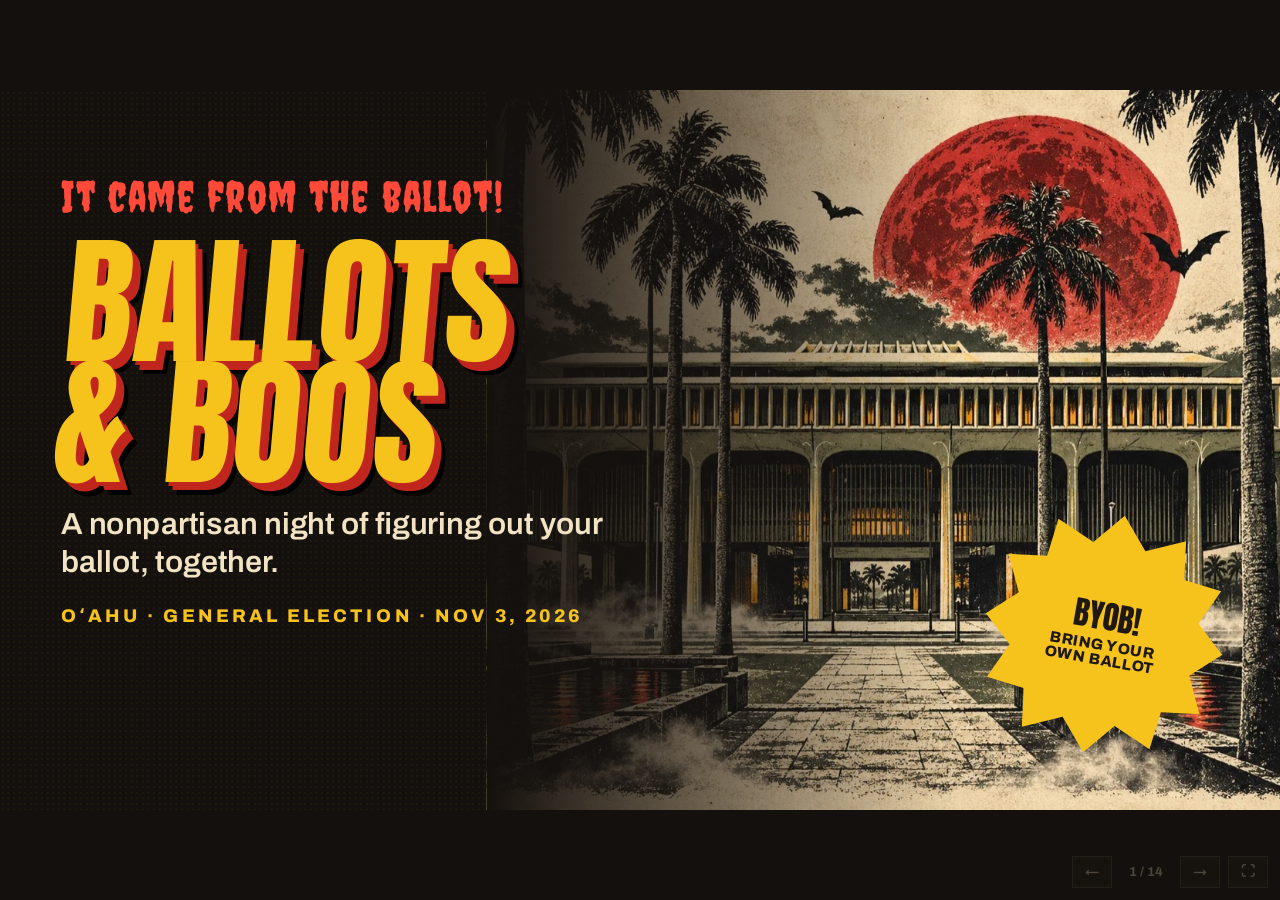
==== commit 2d763425: "Center deck at any window size and raise slide content Co-Authored-By: Claude Opus 5.5 <noreply@anth" ====
--- a/docs/index.html
+++ b/docs/index.html
@@ -31,8 +31,8 @@
 :focus-visible{outline:3px solid var(--scream);outline-offset:4px}
 
 .viewport{position:fixed;inset:0;display:grid;place-items:center;overflow:hidden}
-.stage{width:1600px;height:900px;flex:none;position:relative;transform:scale(var(--s,1));transform-origin:center}
-.slide{position:absolute;inset:0;display:none;flex-direction:column;padding:var(--pad);gap:var(--gap);overflow:hidden;font-size:var(--body);line-height:1.35}
+.stage{width:1600px;height:900px;position:absolute;left:50%;top:50%;transform:translate(-50%,-50%) scale(var(--s,1));transform-origin:center}
+.slide{position:absolute;inset:0;display:none;flex-direction:column;padding:var(--pad);padding-bottom:calc(var(--pad) + var(--u)*60);gap:var(--gap);overflow:hidden;font-size:var(--body);line-height:1.35}
 .slide.on{display:flex}
 .poster{background-color:var(--bone);color:var(--ink);
   background-image:radial-gradient(rgba(60,30,10,.13) 1.2px,transparent 1.6px);background-size:7px 7px}
@@ -71,7 +71,7 @@
 
 /* Title */
 .title{padding:0;flex-direction:row}
-.title .copy{width:52%;padding:var(--pad);display:flex;flex-direction:column;gap:var(--gap);justify-content:center;position:relative;z-index:2}
+.title .copy{width:52%;padding:var(--pad);padding-bottom:calc(var(--pad) + var(--u)*120);display:flex;flex-direction:column;gap:var(--gap);justify-content:center;position:relative;z-index:2}
 .title .art{position:absolute;inset:0 0 0 38%;background:url("img/capitol.jpg") center/cover no-repeat}
 .title .art::after{content:"";position:absolute;inset:0;background:linear-gradient(90deg,var(--night) 0%,rgba(20,16,13,.55) 30%,rgba(20,16,13,0) 60%)}
 .title .scream{font-size:var(--xl);line-height:.86}
@@ -174,7 +174,7 @@
   body{overflow:auto}
   :root{--u:.46px;--pad:22px}
   .viewport{position:static;display:block}
-  .stage{width:auto;height:auto;transform:none}
+  .stage{position:relative;left:auto;top:auto;width:auto;height:auto;transform:none}
   .slide{position:relative;display:flex;min-height:0;padding:28px max(16px,env(safe-area-inset-right,0px)) 28px max(16px,env(safe-area-inset-left,0px));gap:16px}
   .title{flex-direction:column;padding:0}
   .title .copy{width:100%;padding:28px 16px 200px}
